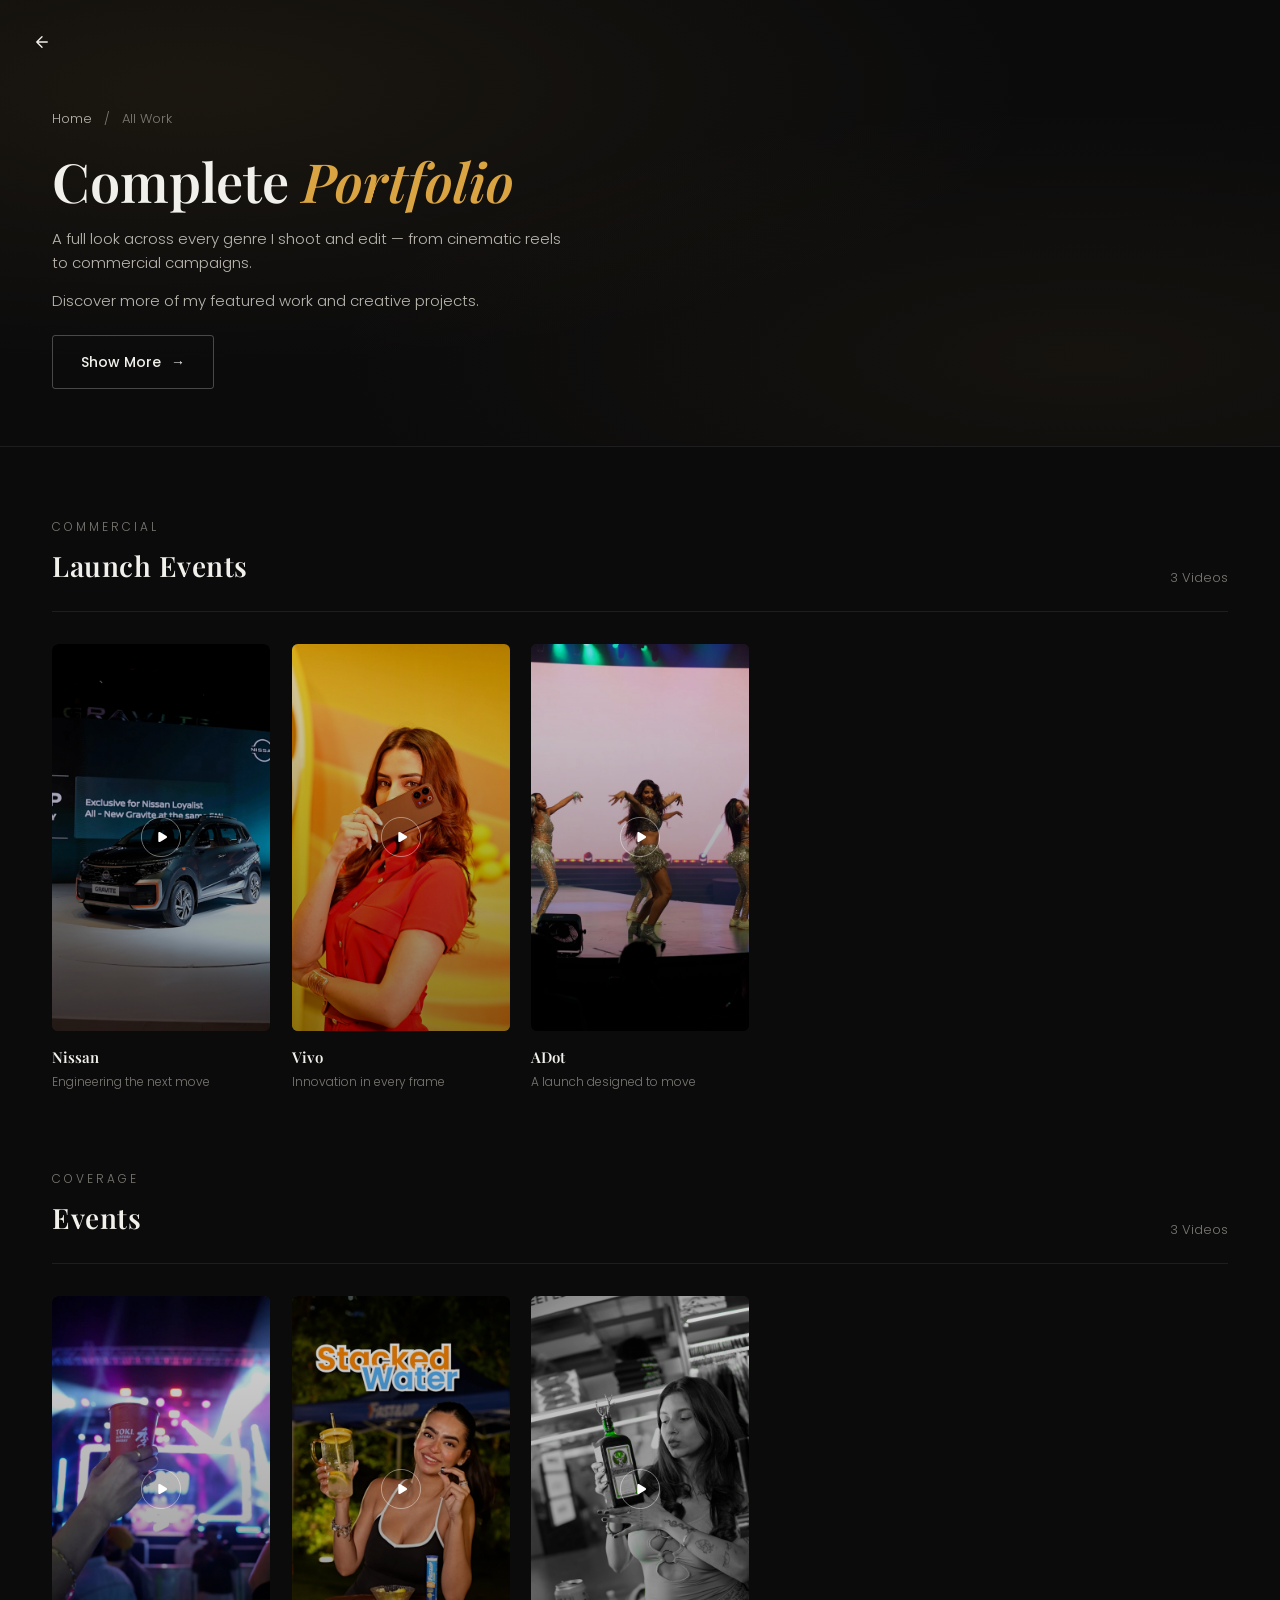
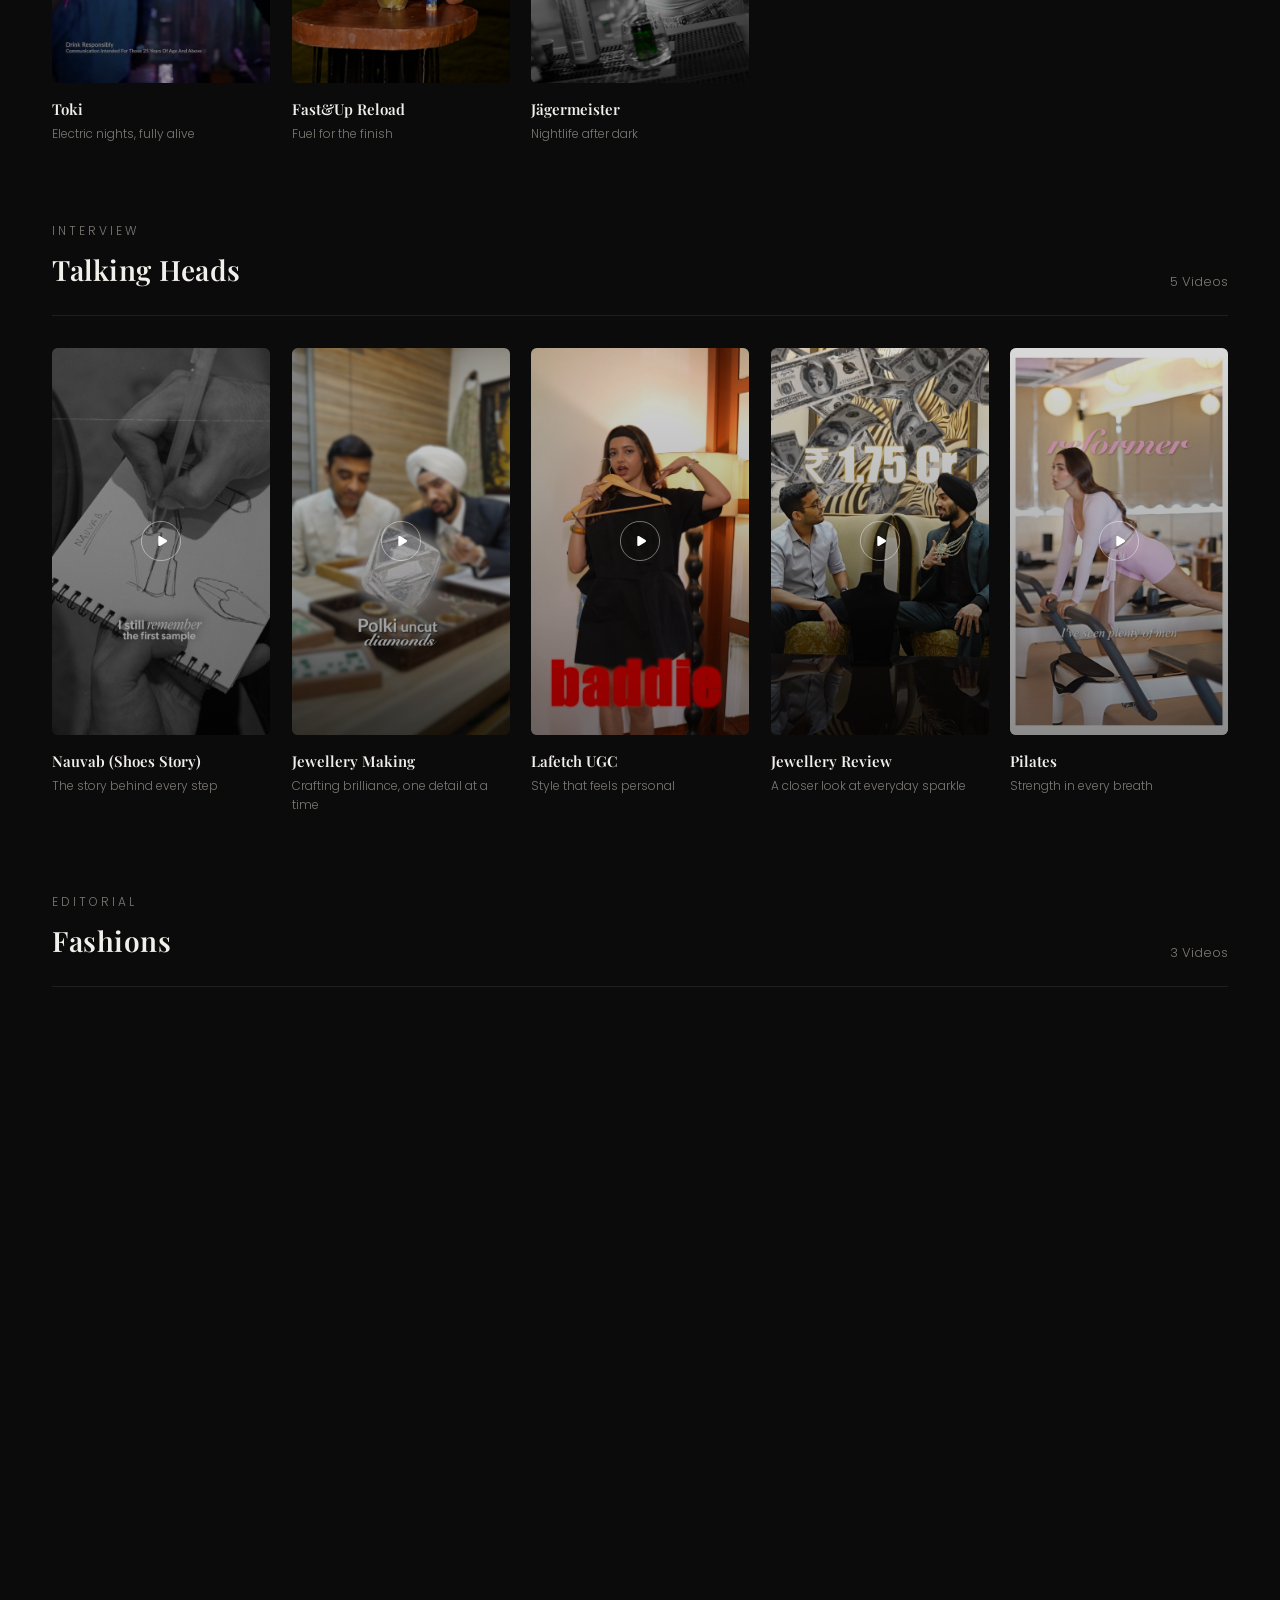
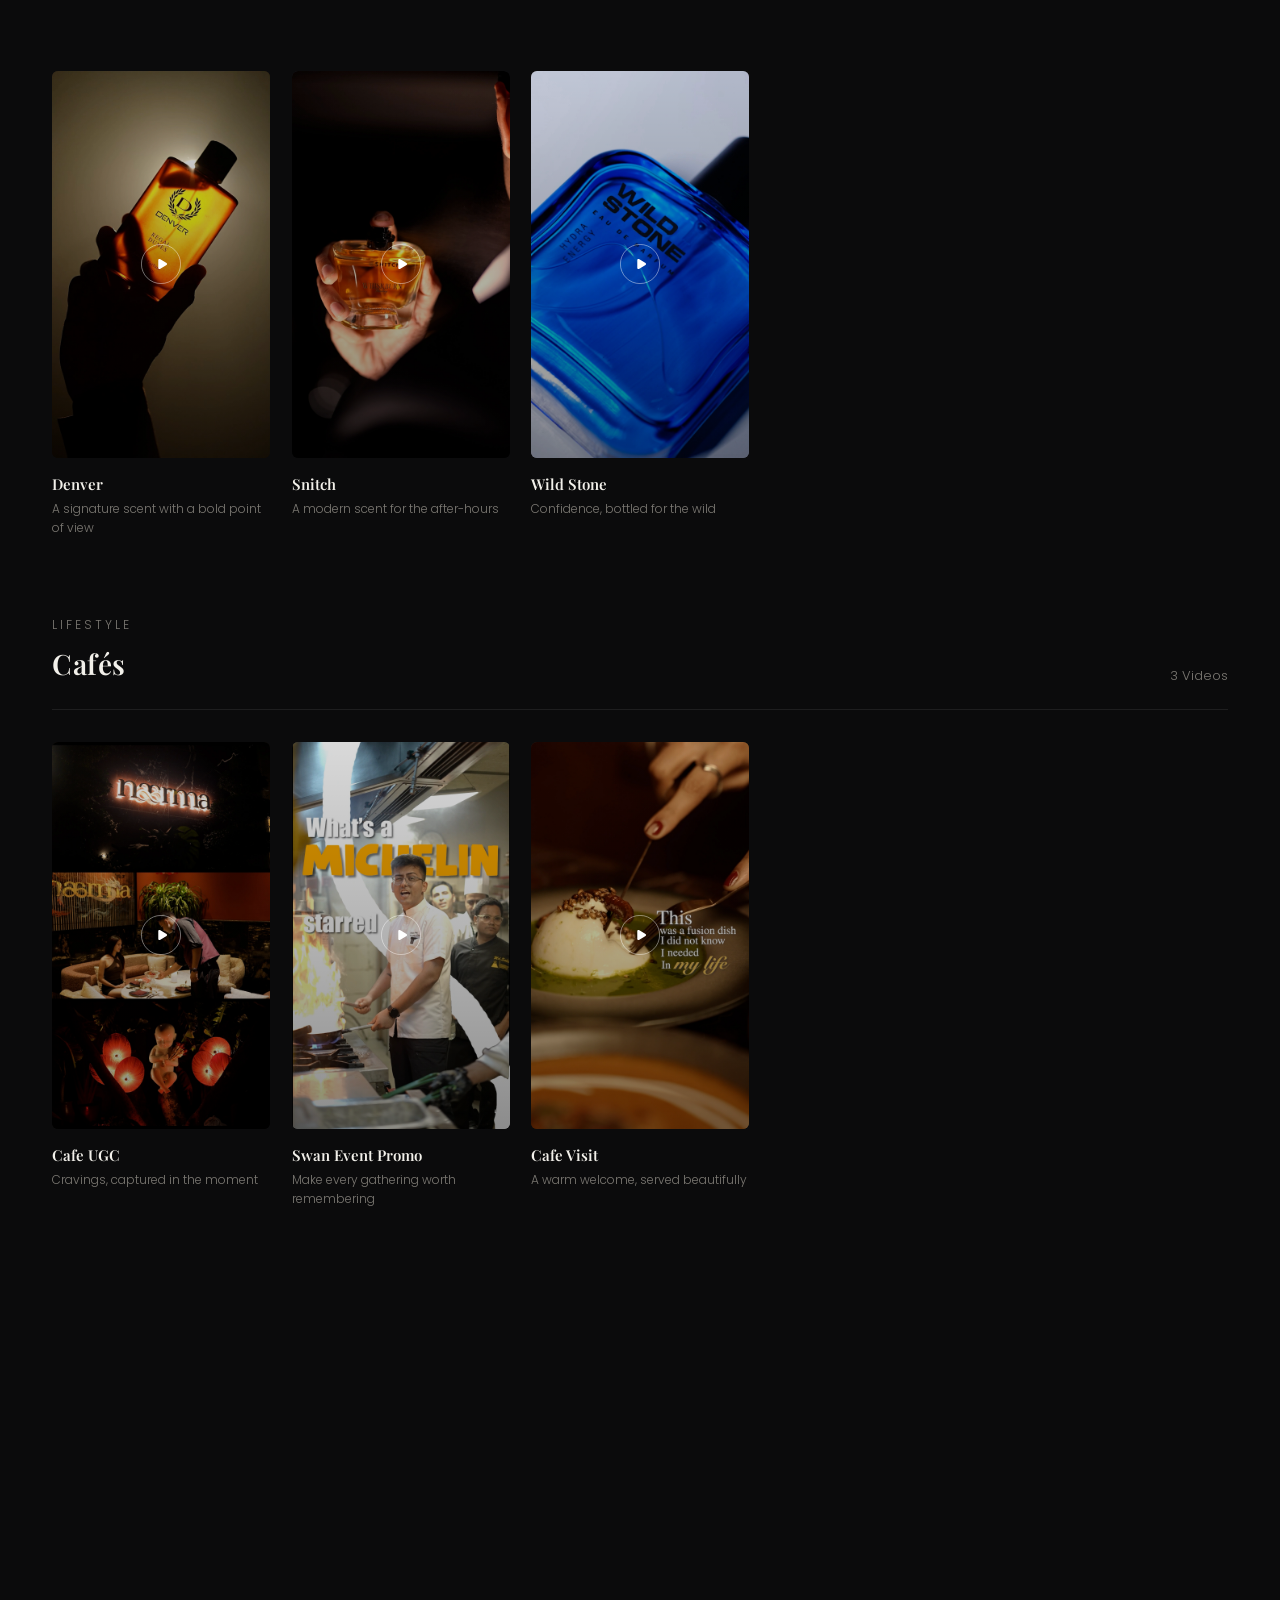
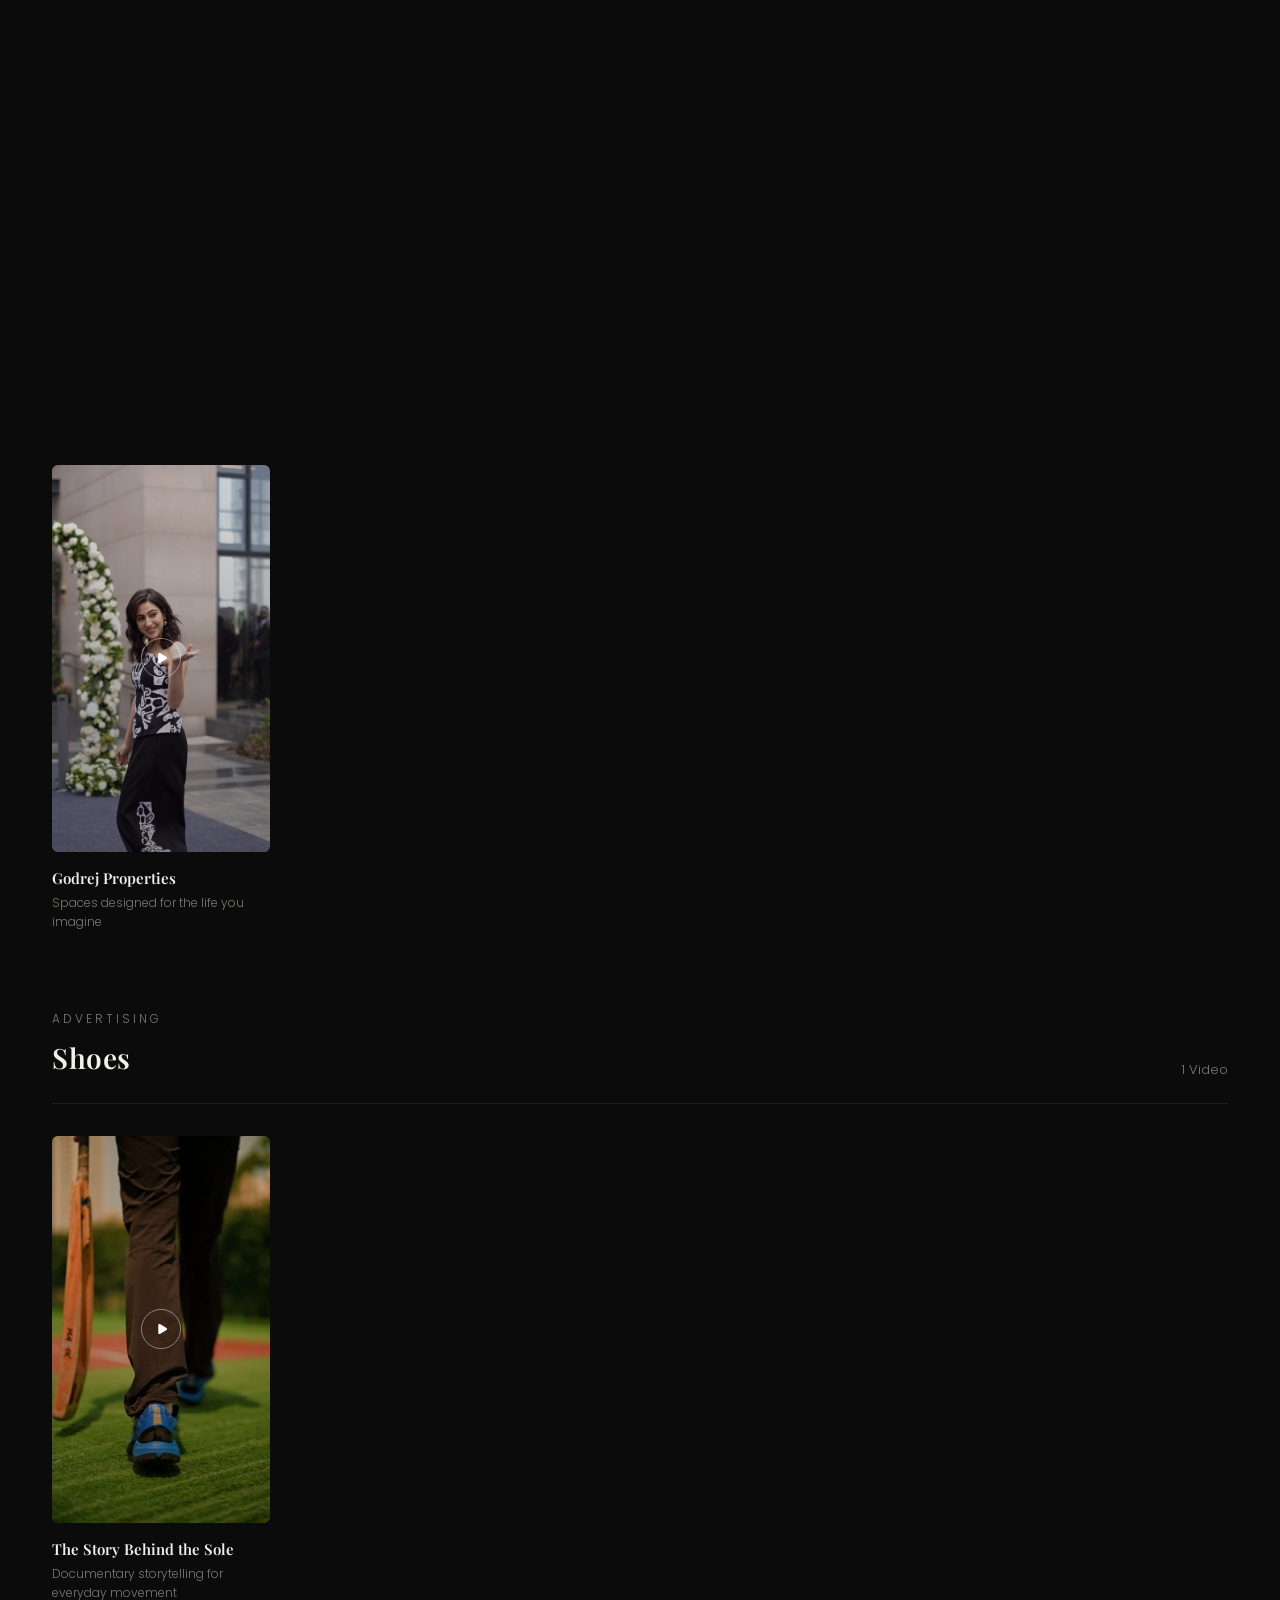
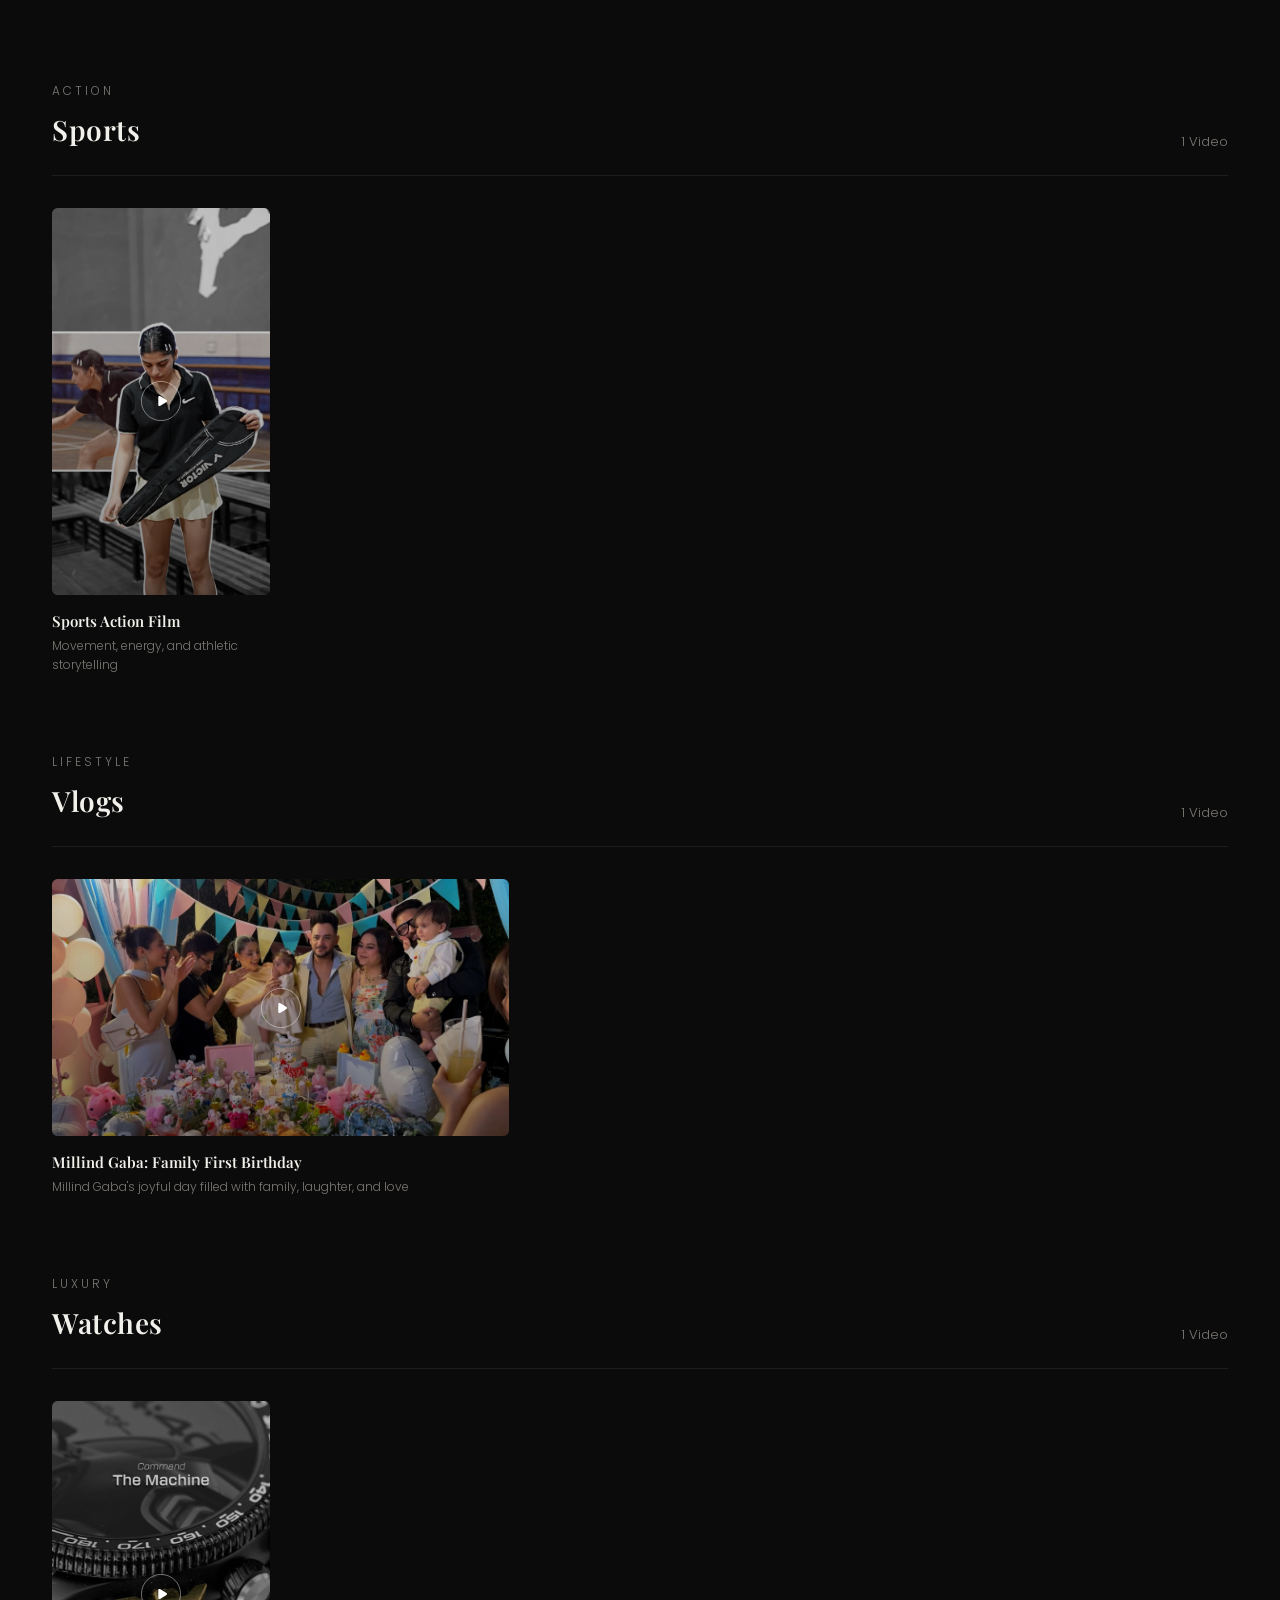
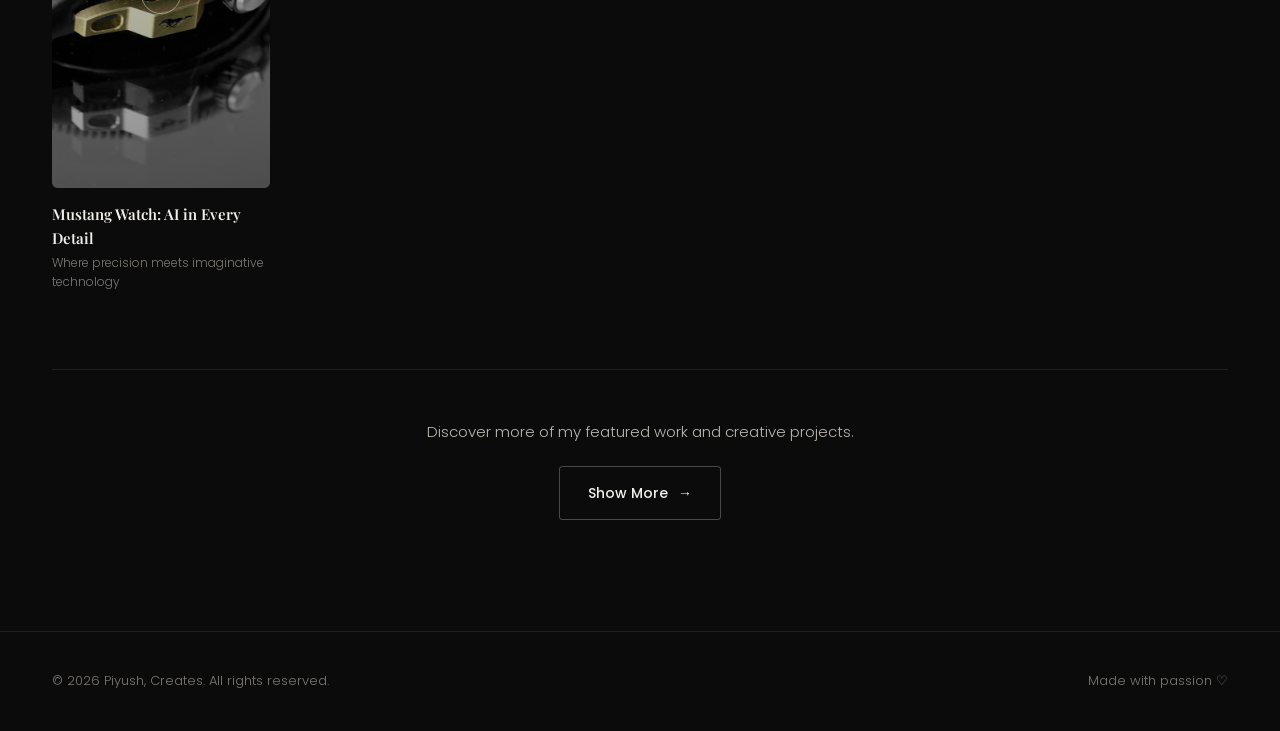
==== work.html @ 67d807a9 "Fixing the large file issue" ====
<!DOCTYPE html>
<html lang="en">
<head>
<meta charset="UTF-8">
<meta name="viewport" content="width=device-width, initial-scale=1.0">
<title>All Work — Piyush, Creates</title>
<link rel="preconnect" href="https://fonts.googleapis.com">
<link href="https://fonts.googleapis.com/css2?family=Playfair+Display:ital,wght@0,500;0,600;0,700;1,500;1,600&family=Poppins:wght@300;400;500;600;700&display=swap" rel="stylesheet">
<link rel="stylesheet" href="css/style.css">
</head>
<body>

<!-- ===== BACK BUTTON (replaces app bar on this screen) ===== -->
<a href="index.html#services" class="back-btn" id="back-btn" aria-label="Back to portfolio">
  <svg width="18" height="18" viewBox="0 0 24 24" fill="none" xmlns="http://www.w3.org/2000/svg" aria-hidden="true">
    <path d="M19 12H5M5 12L12 19M5 12L12 5" stroke="currentColor" stroke-width="1.8" stroke-linecap="round" stroke-linejoin="round"/>
  </svg>
</a>

<!-- ===== ALL WORK HERO ===== -->
<section class="allwork-hero">
  <div class="allwork-hero-bg"></div>
  <div class="container">
    <p class="allwork-crumb fade-up">
      <a href="index.html#top">Home</a>&nbsp;/&nbsp;<span>All Work</span>
    </p>
    <h1 class="fade-up">Complete <em>Portfolio</em></h1>
    <p class="allwork-hero-desc fade-up" style="transition-delay:.08s">
      A full look across every genre I shoot and edit — from cinematic reels to commercial campaigns.
    </p>
    <p class="allwork-more-line fade-up" style="transition-delay:.14s">
      Discover more of my featured work and creative projects.
    </p>
    <a
      href="https://www.instagram.com/impeccableproduction/"
      target="_blank"
      rel="noopener noreferrer"
      class="btn btn-secondary allwork-more-btn fade-up"
      style="transition-delay:.2s"
    >
      Show More <span class="arrow">&#8594;</span>
    </a>
  </div>

</section>

<!-- ===== ALL WORK BODY ===== -->
<section class="allwork-body">
  <div class="container">

    <!-- LAUNCH EVENTS -->
    <div class="category-section">
      <div class="category-head fade-up">
        <div>
          <p class="eyebrow">Commercial</p>
          <h2>Launch Events</h2>
        </div>
        <span class="category-count">3 Videos</span>
      </div>
      <div class="work-grid-5">
        <article class="work-card fade-up">
          <div class="work-thumb thumb-3" data-video-id="launch-1" tabindex="0" role="button" aria-label="Play Nissan">
            <img class="thumb-img" src="assets/thumbnails/launch-event1.webp" alt="Nissan thumbnail" loading="lazy">
            <video class="thumb-preview" muted loop playsinline preload="none" aria-hidden="true"></video>
            <div class="thumb-overlay"></div>
            <button class="work-play" aria-label="Play" tabindex="-1">
              <svg width="48" height="48" viewBox="0 0 48 48" fill="none" xmlns="http://www.w3.org/2000/svg" aria-hidden="true">
                <rect x="0.5" y="0.5" width="47" height="47" rx="23.5" stroke="currentColor" stroke-opacity="0.5"/>
                <path d="M30.6211 22.8821C31.0221 23.1555 31.2318 23.5292 31.25 24.0032C31.2318 24.4954 31.0221 24.86 30.6211 25.0969L22.7461 29.9094C22.3086 30.1829 21.8711 30.2011 21.4336 29.9641C20.9961 29.7089 20.7682 29.3261 20.75 28.8157V19.1907C20.7682 18.6803 20.9961 18.2975 21.4336 18.0422C21.8711 17.8053 22.3086 17.8144 22.7461 18.0696L30.6211 22.8821Z" fill="currentColor"/>
              </svg>
            </button>
          </div>
          <h3>Nissan</h3>
          <p>Engineering the next move</p>
        </article>
        <article class="work-card fade-up">
          <div class="work-thumb thumb-4" data-video-id="launch-2" tabindex="0" role="button" aria-label="Play vivo">
            <img class="thumb-img" src="assets/thumbnails/launch-event2.webp" alt="vivo thumbnail" loading="lazy">
            <video class="thumb-preview" muted loop playsinline preload="none" aria-hidden="true"></video>
            <div class="thumb-overlay"></div>
            <button class="work-play" aria-label="Play" tabindex="-1">
              <svg width="48" height="48" viewBox="0 0 48 48" fill="none" xmlns="http://www.w3.org/2000/svg" aria-hidden="true">
                <rect x="0.5" y="0.5" width="47" height="47" rx="23.5" stroke="currentColor" stroke-opacity="0.5"/>
                <path d="M30.6211 22.8821C31.0221 23.1555 31.2318 23.5292 31.25 24.0032C31.2318 24.4954 31.0221 24.86 30.6211 25.0969L22.7461 29.9094C22.3086 30.1829 21.8711 30.2011 21.4336 29.9641C20.9961 29.7089 20.7682 29.3261 20.75 28.8157V19.1907C20.7682 18.6803 20.9961 18.2975 21.4336 18.0422C21.8711 17.8053 22.3086 17.8144 22.7461 18.0696L30.6211 22.8821Z" fill="currentColor"/>
              </svg>
            </button>
          </div>
          <h3>Vivo</h3>
          <p>Innovation in every frame</p>
        </article>
        <article class="work-card fade-up">
          <div class="work-thumb thumb-1" data-video-id="launch-3" tabindex="0" role="button" aria-label="Play ADot">
            <img class="thumb-img" src="assets/thumbnails/launch-event3.webp" alt="ADot thumbnail" loading="lazy">
            <video class="thumb-preview" muted loop playsinline preload="none" aria-hidden="true"></video>
            <div class="thumb-overlay"></div>
            <button class="work-play" aria-label="Play" tabindex="-1">
              <svg width="48" height="48" viewBox="0 0 48 48" fill="none" xmlns="http://www.w3.org/2000/svg" aria-hidden="true">
                <rect x="0.5" y="0.5" width="47" height="47" rx="23.5" stroke="currentColor" stroke-opacity="0.5"/>
                <path d="M30.6211 22.8821C31.0221 23.1555 31.2318 23.5292 31.25 24.0032C31.2318 24.4954 31.0221 24.86 30.6211 25.0969L22.7461 29.9094C22.3086 30.1829 21.8711 30.2011 21.4336 29.9641C20.9961 29.7089 20.7682 29.3261 20.75 28.8157V19.1907C20.7682 18.6803 20.9961 18.2975 21.4336 18.0422C21.8711 17.8053 22.3086 17.8144 22.7461 18.0696L30.6211 22.8821Z" fill="currentColor"/>
              </svg>
            </button>
          </div>
          <h3>ADot</h3>
          <p>A launch designed to move</p>
        </article>
      </div>
    </div>

    <!-- EVENTS -->
    <div class="category-section">
      <div class="category-head fade-up">
        <div>
          <p class="eyebrow">Coverage</p>
          <h2>Events</h2>
        </div>
        <span class="category-count">3 Videos</span>
      </div>
      <div class="work-grid-5">
        <article class="work-card fade-up">
          <div class="work-thumb thumb-1" data-video-id="events-1" tabindex="0" role="button" aria-label="Play Toki">
            <img class="thumb-img" src="assets/thumbnails/event1.webp" alt="Toki thumbnail" loading="lazy">
            <video class="thumb-preview" muted loop playsinline preload="none" aria-hidden="true"></video>
            <div class="thumb-overlay"></div>
            <button class="work-play" aria-label="Play" tabindex="-1">
              <svg width="48" height="48" viewBox="0 0 48 48" fill="none" xmlns="http://www.w3.org/2000/svg" aria-hidden="true">
                <rect x="0.5" y="0.5" width="47" height="47" rx="23.5" stroke="currentColor" stroke-opacity="0.5"/>
                <path d="M30.6211 22.8821C31.0221 23.1555 31.2318 23.5292 31.25 24.0032C31.2318 24.4954 31.0221 24.86 30.6211 25.0969L22.7461 29.9094C22.3086 30.1829 21.8711 30.2011 21.4336 29.9641C20.9961 29.7089 20.7682 29.3261 20.75 28.8157V19.1907C20.7682 18.6803 20.9961 18.2975 21.4336 18.0422C21.8711 17.8053 22.3086 17.8144 22.7461 18.0696L30.6211 22.8821Z" fill="currentColor"/>
              </svg>
            </button>
          </div>
          <h3>Toki</h3>
          <p>Electric nights, fully alive</p>
        </article>
        <article class="work-card fade-up">
          <div class="work-thumb thumb-2" data-video-id="events-2" tabindex="0" role="button" aria-label="Play Fast&amp;Up Reload">
            <img class="thumb-img" src="assets/thumbnails/event2.webp" alt="Fast&amp;Up Reload thumbnail" loading="lazy">
            <video class="thumb-preview" muted loop playsinline preload="none" aria-hidden="true"></video>
            <div class="thumb-overlay"></div>
            <button class="work-play" aria-label="Play" tabindex="-1">
              <svg width="48" height="48" viewBox="0 0 48 48" fill="none" xmlns="http://www.w3.org/2000/svg" aria-hidden="true">
                <rect x="0.5" y="0.5" width="47" height="47" rx="23.5" stroke="currentColor" stroke-opacity="0.5"/>
                <path d="M30.6211 22.8821C31.0221 23.1555 31.2318 23.5292 31.25 24.0032C31.2318 24.4954 31.0221 24.86 30.6211 25.0969L22.7461 29.9094C22.3086 30.1829 21.8711 30.2011 21.4336 29.9641C20.9961 29.7089 20.7682 29.3261 20.75 28.8157V19.1907C20.7682 18.6803 20.9961 18.2975 21.4336 18.0422C21.8711 17.8053 22.3086 17.8144 22.7461 18.0696L30.6211 22.8821Z" fill="currentColor"/>
              </svg>
            </button>
          </div>
          <h3>Fast&amp;Up Reload</h3>
          <p>Fuel for the finish</p>
        </article>
        <article class="work-card fade-up">
          <div class="work-thumb thumb-3" data-video-id="events-3" tabindex="0" role="button" aria-label="Play Jägermeister">
            <img class="thumb-img" src="assets/thumbnails/event3.webp" alt="Jägermeister thumbnail" loading="lazy">
            <video class="thumb-preview" muted loop playsinline preload="none" aria-hidden="true"></video>
            <div class="thumb-overlay"></div>
            <button class="work-play" aria-label="Play" tabindex="-1">
              <svg width="48" height="48" viewBox="0 0 48 48" fill="none" xmlns="http://www.w3.org/2000/svg" aria-hidden="true">
                <rect x="0.5" y="0.5" width="47" height="47" rx="23.5" stroke="currentColor" stroke-opacity="0.5"/>
                <path d="M30.6211 22.8821C31.0221 23.1555 31.2318 23.5292 31.25 24.0032C31.2318 24.4954 31.0221 24.86 30.6211 25.0969L22.7461 29.9094C22.3086 30.1829 21.8711 30.2011 21.4336 29.9641C20.9961 29.7089 20.7682 29.3261 20.75 28.8157V19.1907C20.7682 18.6803 20.9961 18.2975 21.4336 18.0422C21.8711 17.8053 22.3086 17.8144 22.7461 18.0696L30.6211 22.8821Z" fill="currentColor"/>
              </svg>
            </button>
          </div>
          <h3>Jägermeister</h3>
          <p>Nightlife after dark</p>
        </article>
      </div>
    </div>

  <!-- TALKING HEAD -->
<div class="category-section">
  <div class="category-head fade-up">
    <div>
      <p class="eyebrow">Interview</p>
      <h2>Talking Heads</h2>
    </div>
    <span class="category-count">5 Videos</span>
  </div>
  <div class="work-grid-5">
    <article class="work-card fade-up">
      <div class="work-thumb thumb-1" data-video-id="talking-1" tabindex="0" role="button" aria-label="Play Nauvab">
        <img class="thumb-img" src="assets/thumbnails/talking-head1.webp" alt="Nauvab shoes story" loading="lazy">
        <video class="thumb-preview" muted loop playsinline preload="none" aria-hidden="true"></video>
        <div class="thumb-overlay"></div>
        <button class="work-play" aria-label="Play" tabindex="-1">
          <svg width="48" height="48" viewBox="0 0 48 48" fill="none" xmlns="http://www.w3.org/2000/svg" aria-hidden="true">
            <rect x="0.5" y="0.5" width="47" height="47" rx="23.5" stroke="currentColor" stroke-opacity="0.5"/>
            <path d="M30.6211 22.8821C31.0221 23.1555 31.2318 23.5292 31.25 24.0032C31.2318 24.4954 31.0221 24.86 30.6211 25.0969L22.7461 29.9094C22.3086 30.1829 21.8711 30.2011 21.4336 29.9641C20.9961 29.7089 20.7682 29.3261 20.75 28.8157V19.1907C20.7682 18.6803 20.9961 18.2975 21.4336 18.0422C21.8711 17.8053 22.3086 17.8144 22.7461 18.0696L30.6211 22.8821Z" fill="currentColor"/>
          </svg>
        </button>
      </div>
      <h3>Nauvab (Shoes Story)</h3>
      <p>The story behind every step</p>
    </article>
    <article class="work-card fade-up">
      <div class="work-thumb thumb-2" data-video-id="talking-2" tabindex="0" role="button" aria-label="Play Jewellery Making">
        <img class="thumb-img" src="assets/thumbnails/talking-head2.webp" alt="Jewellery Making" loading="lazy">
        <video class="thumb-preview" muted loop playsinline preload="none" aria-hidden="true"></video>
        <div class="thumb-overlay"></div>
        <button class="work-play" aria-label="Play" tabindex="-1">
          <svg width="48" height="48" viewBox="0 0 48 48" fill="none" xmlns="http://www.w3.org/2000/svg" aria-hidden="true">
            <rect x="0.5" y="0.5" width="47" height="47" rx="23.5" stroke="currentColor" stroke-opacity="0.5"/>
            <path d="M30.6211 22.8821C31.0221 23.1555 31.2318 23.5292 31.25 24.0032C31.2318 24.4954 31.0221 24.86 30.6211 25.0969L22.7461 29.9094C22.3086 30.1829 21.8711 30.2011 21.4336 29.9641C20.9961 29.7089 20.7682 29.3261 20.75 28.8157V19.1907C20.7682 18.6803 20.9961 18.2975 21.4336 18.0422C21.8711 17.8053 22.3086 17.8144 22.7461 18.0696L30.6211 22.8821Z" fill="currentColor"/>
          </svg>
        </button>
      </div>
      <h3>Jewellery Making</h3>
      <p>Crafting brilliance, one detail at a time</p>
    </article>
    <article class="work-card fade-up">
      <div class="work-thumb thumb-3" data-video-id="talking-3" tabindex="0" role="button" aria-label="Play Lafetch UGC">
        <img class="thumb-img" src="assets/thumbnails/talking-head3.webp" alt="Lafetch UGC" loading="lazy">
        <video class="thumb-preview" muted loop playsinline preload="none" aria-hidden="true"></video>
        <div class="thumb-overlay"></div>
        <button class="work-play" aria-label="Play" tabindex="-1">
          <svg width="48" height="48" viewBox="0 0 48 48" fill="none" xmlns="http://www.w3.org/2000/svg" aria-hidden="true">
            <rect x="0.5" y="0.5" width="47" height="47" rx="23.5" stroke="currentColor" stroke-opacity="0.5"/>
            <path d="M30.6211 22.8821C31.0221 23.1555 31.2318 23.5292 31.25 24.0032C31.2318 24.4954 31.0221 24.86 30.6211 25.0969L22.7461 29.9094C22.3086 30.1829 21.8711 30.2011 21.4336 29.9641C20.9961 29.7089 20.7682 29.3261 20.75 28.8157V19.1907C20.7682 18.6803 20.9961 18.2975 21.4336 18.0422C21.8711 17.8053 22.3086 17.8144 22.7461 18.0696L30.6211 22.8821Z" fill="currentColor"/>
          </svg>
        </button>
      </div>
      <h3>Lafetch UGC</h3>
      <p>Style that feels personal</p>
    </article>
    <article class="work-card fade-up">
      <div class="work-thumb thumb-4" data-video-id="talking-4" tabindex="0" role="button" aria-label="Play Jewellery Review">
        <img class="thumb-img" src="assets/thumbnails/talking-head4.webp" alt="Jewellery Review" loading="lazy">
        <video class="thumb-preview" muted loop playsinline preload="none" aria-hidden="true"></video>
        <div class="thumb-overlay"></div>
        <button class="work-play" aria-label="Play" tabindex="-1">
          <svg width="48" height="48" viewBox="0 0 48 48" fill="none" xmlns="http://www.w3.org/2000/svg" aria-hidden="true">
            <rect x="0.5" y="0.5" width="47" height="47" rx="23.5" stroke="currentColor" stroke-opacity="0.5"/>
            <path d="M30.6211 22.8821C31.0221 23.1555 31.2318 23.5292 31.25 24.0032C31.2318 24.4954 31.0221 24.86 30.6211 25.0969L22.7461 29.9094C22.3086 30.1829 21.8711 30.2011 21.4336 29.9641C20.9961 29.7089 20.7682 29.3261 20.75 28.8157V19.1907C20.7682 18.6803 20.9961 18.2975 21.4336 18.0422C21.8711 17.8053 22.3086 17.8144 22.7461 18.0696L30.6211 22.8821Z" fill="currentColor"/>
          </svg>
        </button>
      </div>
      <h3>Jewellery Review</h3>
      <p>A closer look at everyday sparkle</p>
    </article>
    <article class="work-card fade-up">
      <div class="work-thumb thumb-1" data-video-id="talking-5" tabindex="0" role="button" aria-label="Play Pilates">
        <img class="thumb-img" src="assets/thumbnails/talking-head5.webp" alt="Pilates" loading="lazy">
        <video class="thumb-preview" muted loop playsinline preload="none" aria-hidden="true"></video>
        <div class="thumb-overlay"></div>
        <button class="work-play" aria-label="Play" tabindex="-1">
          <svg width="48" height="48" viewBox="0 0 48 48" fill="none" xmlns="http://www.w3.org/2000/svg" aria-hidden="true">
            <rect x="0.5" y="0.5" width="47" height="47" rx="23.5" stroke="currentColor" stroke-opacity="0.5"/>
            <path d="M30.6211 22.8821C31.0221 23.1555 31.2318 23.5292 31.25 24.0032C31.2318 24.4954 31.0221 24.86 30.6211 25.0969L22.7461 29.9094C22.3086 30.1829 21.8711 30.2011 21.4336 29.9641C20.9961 29.7089 20.7682 29.3261 20.75 28.8157V19.1907C20.7682 18.6803 20.9961 18.2975 21.4336 18.0422C21.8711 17.8053 22.3086 17.8144 22.7461 18.0696L30.6211 22.8821Z" fill="currentColor"/>
          </svg>
        </button>
      </div>
      <h3>Pilates</h3>
      <p>Strength in every breath</p>
    </article>
  </div>
</div>

    <!-- FASHION -->
    <div class="category-section">
      <div class="category-head fade-up">
        <div>
          <p class="eyebrow">Editorial</p>
          <h2>Fashions</h2>
        </div>
        <span class="category-count">3 Videos</span>
      </div>
      <div class="work-grid-5">
        <article class="work-card fade-up">
          <div class="work-thumb thumb-4" data-video-id="fashion-1" tabindex="0" role="button" aria-label="Play Reebok">
            <img class="thumb-img" src="assets/thumbnails/fashion1.webp" alt="Reebok thumbnail" loading="lazy">
            <video class="thumb-preview" muted loop playsinline preload="none" aria-hidden="true"></video>
            <div class="thumb-overlay"></div>
            <button class="work-play" aria-label="Play" tabindex="-1">
              <svg width="48" height="48" viewBox="0 0 48 48" fill="none" xmlns="http://www.w3.org/2000/svg" aria-hidden="true">
                <rect x="0.5" y="0.5" width="47" height="47" rx="23.5" stroke="currentColor" stroke-opacity="0.5"/>
                <path d="M30.6211 22.8821C31.0221 23.1555 31.2318 23.5292 31.25 24.0032C31.2318 24.4954 31.0221 24.86 30.6211 25.0969L22.7461 29.9094C22.3086 30.1829 21.8711 30.2011 21.4336 29.9641C20.9961 29.7089 20.7682 29.3261 20.75 28.8157V19.1907C20.7682 18.6803 20.9961 18.2975 21.4336 18.0422C21.8711 17.8053 22.3086 17.8144 22.7461 18.0696L30.6211 22.8821Z" fill="currentColor"/>
              </svg>
            </button>
          </div>
          <h3>Reebok</h3>
          <p>Sporting style, made to move</p>
        </article>
        <article class="work-card fade-up">
          <div class="work-thumb thumb-1" data-video-id="fashion-2" tabindex="0" role="button" aria-label="Play Snitch">
            <img class="thumb-img" src="assets/thumbnails/fashion2.webp" alt="Snitch thumbnail" loading="lazy">
            <video class="thumb-preview" muted loop playsinline preload="none" aria-hidden="true"></video>
            <div class="thumb-overlay"></div>
            <button class="work-play" aria-label="Play" tabindex="-1">
              <svg width="48" height="48" viewBox="0 0 48 48" fill="none" xmlns="http://www.w3.org/2000/svg" aria-hidden="true">
                <rect x="0.5" y="0.5" width="47" height="47" rx="23.5" stroke="currentColor" stroke-opacity="0.5"/>
                <path d="M30.6211 22.8821C31.0221 23.1555 31.2318 23.5292 31.25 24.0032C31.2318 24.4954 31.0221 24.86 30.6211 25.0969L22.7461 29.9094C22.3086 30.1829 21.8711 30.2011 21.4336 29.9641C20.9961 29.7089 20.7682 29.3261 20.75 28.8157V19.1907C20.7682 18.6803 20.9961 18.2975 21.4336 18.0422C21.8711 17.8053 22.3086 17.8144 22.7461 18.0696L30.6211 22.8821Z" fill="currentColor"/>
              </svg>
            </button>
          </div>
          <h3>Snitch</h3>
          <p>Streetwear with a sharper edge</p>
        </article>
        <article class="work-card fade-up">
          <div class="work-thumb thumb-2" data-video-id="fashion-3" tabindex="0" role="button" aria-label="Play Jewellery">
            <img class="thumb-img" src="assets/thumbnails/fashion3.webp" alt="Jewellery thumbnail" loading="lazy">
            <video class="thumb-preview" muted loop playsinline preload="none" aria-hidden="true"></video>
            <div class="thumb-overlay"></div>
            <button class="work-play" aria-label="Play" tabindex="-1">
              <svg width="48" height="48" viewBox="0 0 48 48" fill="none" xmlns="http://www.w3.org/2000/svg" aria-hidden="true">
                <rect x="0.5" y="0.5" width="47" height="47" rx="23.5" stroke="currentColor" stroke-opacity="0.5"/>
                <path d="M30.6211 22.8821C31.0221 23.1555 31.2318 23.5292 31.25 24.0032C31.2318 24.4954 31.0221 24.86 30.6211 25.0969L22.7461 29.9094C22.3086 30.1829 21.8711 30.2011 21.4336 29.9641C20.9961 29.7089 20.7682 29.3261 20.75 28.8157V19.1907C20.7682 18.6803 20.9961 18.2975 21.4336 18.0422C21.8711 17.8053 22.3086 17.8144 22.7461 18.0696L30.6211 22.8821Z" fill="currentColor"/>
              </svg>
            </button>
          </div>
          <h3>Jewellery</h3>
          <p>Details that deserve the spotlight</p>
        </article>
      </div>
    </div>

    <!-- PERFUME -->
    <div class="category-section">
      <div class="category-head fade-up">
        <div>
          <p class="eyebrow">Advertising</p>
          <h2>Perfumes</h2>
        </div>
        <span class="category-count">3 Videos</span>
      </div>
      <div class="work-grid-5">
        <article class="work-card fade-up">
          <div class="work-thumb thumb-2" data-video-id="perfume-1" tabindex="0" role="button" aria-label="Play Denver">
            <img class="thumb-img" src="assets/thumbnails/perfume1.webp" alt="Denver thumbnail" loading="lazy">
            <video class="thumb-preview" muted loop playsinline preload="none" aria-hidden="true"></video>
            <div class="thumb-overlay"></div>
            <button class="work-play" aria-label="Play" tabindex="-1">
              <svg width="48" height="48" viewBox="0 0 48 48" fill="none" xmlns="http://www.w3.org/2000/svg" aria-hidden="true">
                <rect x="0.5" y="0.5" width="47" height="47" rx="23.5" stroke="currentColor" stroke-opacity="0.5"/>
                <path d="M30.6211 22.8821C31.0221 23.1555 31.2318 23.5292 31.25 24.0032C31.2318 24.4954 31.0221 24.86 30.6211 25.0969L22.7461 29.9094C22.3086 30.1829 21.8711 30.2011 21.4336 29.9641C20.9961 29.7089 20.7682 29.3261 20.75 28.8157V19.1907C20.7682 18.6803 20.9961 18.2975 21.4336 18.0422C21.8711 17.8053 22.3086 17.8144 22.7461 18.0696L30.6211 22.8821Z" fill="currentColor"/>
              </svg>
            </button>
          </div>
          <h3>Denver</h3>
          <p>A signature scent with a bold point of view</p>
        </article>
        <article class="work-card fade-up">
          <div class="work-thumb thumb-3" data-video-id="perfume-2" tabindex="0" role="button" aria-label="Play Snitch">
            <img class="thumb-img" src="assets/thumbnails/perfume2.webp" alt="Snitch fragrance thumbnail" loading="lazy">
            <video class="thumb-preview" muted loop playsinline preload="none" aria-hidden="true"></video>
            <div class="thumb-overlay"></div>
            <button class="work-play" aria-label="Play" tabindex="-1">
              <svg width="48" height="48" viewBox="0 0 48 48" fill="none" xmlns="http://www.w3.org/2000/svg" aria-hidden="true">
                <rect x="0.5" y="0.5" width="47" height="47" rx="23.5" stroke="currentColor" stroke-opacity="0.5"/>
                <path d="M30.6211 22.8821C31.0221 23.1555 31.2318 23.5292 31.25 24.0032C31.2318 24.4954 31.0221 24.86 30.6211 25.0969L22.7461 29.9094C22.3086 30.1829 21.8711 30.2011 21.4336 29.9641C20.9961 29.7089 20.7682 29.3261 20.75 28.8157V19.1907C20.7682 18.6803 20.9961 18.2975 21.4336 18.0422C21.8711 17.8053 22.3086 17.8144 22.7461 18.0696L30.6211 22.8821Z" fill="currentColor"/>
              </svg>
            </button>
          </div>
          <h3>Snitch</h3>
          <p>A modern scent for the after-hours</p>
        </article>
        <article class="work-card fade-up">
          <div class="work-thumb thumb-4" data-video-id="perfume-3" tabindex="0" role="button" aria-label="Play Wild Stone">
            <img class="thumb-img" src="assets/thumbnails/perfume3.webp" alt="Wild Stone thumbnail" loading="lazy">
            <video class="thumb-preview" muted loop playsinline preload="none" aria-hidden="true"></video>
            <div class="thumb-overlay"></div>
            <button class="work-play" aria-label="Play" tabindex="-1">
              <svg width="48" height="48" viewBox="0 0 48 48" fill="none" xmlns="http://www.w3.org/2000/svg" aria-hidden="true">
                <rect x="0.5" y="0.5" width="47" height="47" rx="23.5" stroke="currentColor" stroke-opacity="0.5"/>
                <path d="M30.6211 22.8821C31.0221 23.1555 31.2318 23.5292 31.25 24.0032C31.2318 24.4954 31.0221 24.86 30.6211 25.0969L22.7461 29.9094C22.3086 30.1829 21.8711 30.2011 21.4336 29.9641C20.9961 29.7089 20.7682 29.3261 20.75 28.8157V19.1907C20.7682 18.6803 20.9961 18.2975 21.4336 18.0422C21.8711 17.8053 22.3086 17.8144 22.7461 18.0696L30.6211 22.8821Z" fill="currentColor"/>
              </svg>
            </button>
          </div>
          <h3>Wild Stone</h3>
          <p>Confidence, bottled for the wild</p>
        </article>
      </div>
    </div>

    <!-- CAFE -->
    <div class="category-section">
      <div class="category-head fade-up">
        <div>
          <p class="eyebrow">Lifestyle</p>
          <h2>Cafés</h2>
        </div>
        <span class="category-count">3 Videos</span>
      </div>
      <div class="work-grid-5">
        <article class="work-card fade-up">
          <div class="work-thumb thumb-2" data-video-id="cafe-1" tabindex="0" role="button" aria-label="Play Cafe UGC">
            <img class="thumb-img" src="assets/thumbnails/cafe1.webp" alt="Cafe UGC thumbnail" loading="lazy">
            <video class="thumb-preview" muted loop playsinline preload="none" aria-hidden="true"></video>
            <div class="thumb-overlay"></div>
            <button class="work-play" aria-label="Play" tabindex="-1">
              <svg width="48" height="48" viewBox="0 0 48 48" fill="none" xmlns="http://www.w3.org/2000/svg" aria-hidden="true">
                <rect x="0.5" y="0.5" width="47" height="47" rx="23.5" stroke="currentColor" stroke-opacity="0.5"/>
                <path d="M30.6211 22.8821C31.0221 23.1555 31.2318 23.5292 31.25 24.0032C31.2318 24.4954 31.0221 24.86 30.6211 25.0969L22.7461 29.9094C22.3086 30.1829 21.8711 30.2011 21.4336 29.9641C20.9961 29.7089 20.7682 29.3261 20.75 28.8157V19.1907C20.7682 18.6803 20.9961 18.2975 21.4336 18.0422C21.8711 17.8053 22.3086 17.8144 22.7461 18.0696L30.6211 22.8821Z" fill="currentColor"/>
              </svg>
            </button>
          </div>
          <h3>Cafe UGC</h3>
          <p>Cravings, captured in the moment</p>
        </article>
        <article class="work-card fade-up">
          <div class="work-thumb thumb-3" data-video-id="cafe-2" tabindex="0" role="button" aria-label="Play Swan Event Promo">
            <img class="thumb-img" src="assets/thumbnails/cafe2.webp" alt="Swan event promo thumbnail" loading="lazy">
            <video class="thumb-preview" muted loop playsinline preload="none" aria-hidden="true"></video>
            <div class="thumb-overlay"></div>
            <button class="work-play" aria-label="Play" tabindex="-1">
              <svg width="48" height="48" viewBox="0 0 48 48" fill="none" xmlns="http://www.w3.org/2000/svg" aria-hidden="true">
                <rect x="0.5" y="0.5" width="47" height="47" rx="23.5" stroke="currentColor" stroke-opacity="0.5"/>
                <path d="M30.6211 22.8821C31.0221 23.1555 31.2318 23.5292 31.25 24.0032C31.2318 24.4954 31.0221 24.86 30.6211 25.0969L22.7461 29.9094C22.3086 30.1829 21.8711 30.2011 21.4336 29.9641C20.9961 29.7089 20.7682 29.3261 20.75 28.8157V19.1907C20.7682 18.6803 20.9961 18.2975 21.4336 18.0422C21.8711 17.8053 22.3086 17.8144 22.7461 18.0696L30.6211 22.8821Z" fill="currentColor"/>
              </svg>
            </button>
          </div>
          <h3>Swan Event Promo</h3>
          <p>Make every gathering worth remembering</p>
        </article>
        <article class="work-card fade-up">
          <div class="work-thumb thumb-4" data-video-id="cafe-3" tabindex="0" role="button" aria-label="Play Cafe Visit">
            <img class="thumb-img" src="assets/thumbnails/cafe3.webp" alt="Cafe visit thumbnail" loading="lazy">
            <video class="thumb-preview" muted loop playsinline preload="none" aria-hidden="true"></video>
            <div class="thumb-overlay"></div>
            <button class="work-play" aria-label="Play" tabindex="-1">
              <svg width="48" height="48" viewBox="0 0 48 48" fill="none" xmlns="http://www.w3.org/2000/svg" aria-hidden="true">
                <rect x="0.5" y="0.5" width="47" height="47" rx="23.5" stroke="currentColor" stroke-opacity="0.5"/>
                <path d="M30.6211 22.8821C31.0221 23.1555 31.2318 23.5292 31.25 24.0032C31.2318 24.4954 31.0221 24.86 30.6211 25.0969L22.7461 29.9094C22.3086 30.1829 21.8711 30.2011 21.4336 29.9641C20.9961 29.7089 20.7682 29.3261 20.75 28.8157V19.1907C20.7682 18.6803 20.9961 18.2975 21.4336 18.0422C21.8711 17.8053 22.3086 17.8144 22.7461 18.0696L30.6211 22.8821Z" fill="currentColor"/>
              </svg>
            </button>
          </div>
          <h3>Cafe Visit</h3>
          <p>A warm welcome, served beautifully</p>
        </article>
      </div>
    </div>

    <!-- BIKES -->
    <div class="category-section">
      <div class="category-head fade-up">
        <div>
          <p class="eyebrow">Automotive</p>
          <h2>Bikes</h2>
        </div>
        <span class="category-count">1 Video</span>
      </div>
      <div class="work-grid-5">
        <article class="work-card fade-up">
          <div class="work-thumb thumb-1" data-video-id="bikes-1" tabindex="0" role="button" aria-label="Play TVS">
            <img class="thumb-img" src="assets/thumbnails/bike.webp" alt="TVS thumbnail" loading="lazy">
            <video class="thumb-preview" muted loop playsinline preload="none" aria-hidden="true"></video>
            <div class="thumb-overlay"></div>
            <button class="work-play" aria-label="Play" tabindex="-1">
              <svg width="48" height="48" viewBox="0 0 48 48" fill="none" xmlns="http://www.w3.org/2000/svg" aria-hidden="true">
                <rect x="0.5" y="0.5" width="47" height="47" rx="23.5" stroke="currentColor" stroke-opacity="0.5"/>
                <path d="M30.6211 22.8821C31.0221 23.1555 31.2318 23.5292 31.25 24.0032C31.2318 24.4954 31.0221 24.86 30.6211 25.0969L22.7461 29.9094C22.3086 30.1829 21.8711 30.2011 21.4336 29.9641C20.9961 29.7089 20.7682 29.3261 20.75 28.8157V19.1907C20.7682 18.6803 20.9961 18.2975 21.4336 18.0422C21.8711 17.8053 22.3086 17.8144 22.7461 18.0696L30.6211 22.8821Z" fill="currentColor"/>
              </svg>
            </button>
          </div>
          <h3>TVS</h3>
          <p>Built for the road ahead</p>
        </article>
      </div>
    </div>

    <!-- PROPERTIES -->
    <div class="category-section">
      <div class="category-head fade-up">
        <div>
          <p class="eyebrow">Real Estate</p>
          <h2>Properties</h2>
        </div>
        <span class="category-count">1 Video</span>
      </div>
      <div class="work-grid-5">
        <article class="work-card fade-up">
          <div class="work-thumb thumb-1" data-video-id="properties-1" tabindex="0" role="button" aria-label="Play Godrej Properties">
            <img class="thumb-img" src="assets/thumbnails/property.webp" alt="Godrej Properties thumbnail" loading="lazy">
            <video class="thumb-preview" muted loop playsinline preload="none" aria-hidden="true"></video>
            <div class="thumb-overlay"></div>
            <button class="work-play" aria-label="Play" tabindex="-1">
              <svg width="48" height="48" viewBox="0 0 48 48" fill="none" xmlns="http://www.w3.org/2000/svg" aria-hidden="true">
                <rect x="0.5" y="0.5" width="47" height="47" rx="23.5" stroke="currentColor" stroke-opacity="0.5"/>
                <path d="M30.6211 22.8821C31.0221 23.1555 31.2318 23.5292 31.25 24.0032C31.2318 24.4954 31.0221 24.86 30.6211 25.0969L22.7461 29.9094C22.3086 30.1829 21.8711 30.2011 21.4336 29.9641C20.9961 29.7089 20.7682 29.3261 20.75 28.8157V19.1907C20.7682 18.6803 20.9961 18.2975 21.4336 18.0422C21.8711 17.8053 22.3086 17.8144 22.7461 18.0696L30.6211 22.8821Z" fill="currentColor"/>
              </svg>
            </button>
          </div>
          <h3>Godrej Properties</h3>
          <p>Spaces designed for the life you imagine</p>
        </article>
      </div>
    </div>

    <!-- SHOES -->
    <div class="category-section">
      <div class="category-head fade-up">
        <div>
          <p class="eyebrow">Advertising</p>
          <h2>Shoes</h2>
        </div>
        <span class="category-count">1 Video</span>
      </div>
      <div class="work-grid-5">
        <article class="work-card fade-up">
          <div class="work-thumb thumb-2" data-video-id="shoes-1" tabindex="0" role="button" aria-label="Play The Story Behind the Sole">
            <img class="thumb-img" src="assets/thumbnails/shoes.webp" alt="The Story Behind the Sole thumbnail" loading="lazy">
            <video class="thumb-preview" muted loop playsinline preload="none" aria-hidden="true"></video>
            <div class="thumb-overlay"></div>
            <button class="work-play" aria-label="Play" tabindex="-1">
              <svg width="48" height="48" viewBox="0 0 48 48" fill="none" xmlns="http://www.w3.org/2000/svg" aria-hidden="true">
                <rect x="0.5" y="0.5" width="47" height="47" rx="23.5" stroke="currentColor" stroke-opacity="0.5"/>
                <path d="M30.6211 22.8821C31.0221 23.1555 31.2318 23.5292 31.25 24.0032C31.2318 24.4954 31.0221 24.86 30.6211 25.0969L22.7461 29.9094C22.3086 30.1829 21.8711 30.2011 21.4336 29.9641C20.9961 29.7089 20.7682 29.3261 20.75 28.8157V19.1907C20.7682 18.6803 20.9961 18.2975 21.4336 18.0422C21.8711 17.8053 22.3086 17.8144 22.7461 18.0696L30.6211 22.8821Z" fill="currentColor"/>
              </svg>
            </button>
          </div>
          <h3>The Story Behind the Sole</h3>
          <p>Documentary storytelling for everyday movement</p>
        </article>
      </div>
    </div>

    <!-- SPORTS -->
    <div class="category-section">
      <div class="category-head fade-up">
        <div>
          <p class="eyebrow">Action</p>
          <h2>Sports</h2>
        </div>
        <span class="category-count">1 Video</span>
      </div>
      <div class="work-grid-5">
        <article class="work-card fade-up">
          <div class="work-thumb thumb-3" data-video-id="sports-1" tabindex="0" role="button" aria-label="Play Sports Action Film">
            <img class="thumb-img" src="assets/thumbnails/sports.webp" alt="Sports Action Film thumbnail" loading="lazy">
            <video class="thumb-preview" muted loop playsinline preload="none" aria-hidden="true"></video>
            <div class="thumb-overlay"></div>
            <button class="work-play" aria-label="Play" tabindex="-1">
              <svg width="48" height="48" viewBox="0 0 48 48" fill="none" xmlns="http://www.w3.org/2000/svg" aria-hidden="true">
                <rect x="0.5" y="0.5" width="47" height="47" rx="23.5" stroke="currentColor" stroke-opacity="0.5"/>
                <path d="M30.6211 22.8821C31.0221 23.1555 31.2318 23.5292 31.25 24.0032C31.2318 24.4954 31.0221 24.86 30.6211 25.0969L22.7461 29.9094C22.3086 30.1829 21.8711 30.2011 21.4336 29.9641C20.9961 29.7089 20.7682 29.3261 20.75 28.8157V19.1907C20.7682 18.6803 20.9961 18.2975 21.4336 18.0422C21.8711 17.8053 22.3086 17.8144 22.7461 18.0696L30.6211 22.8821Z" fill="currentColor"/>
              </svg>
            </button>
          </div>
          <h3>Sports Action Film</h3>
          <p>Movement, energy, and athletic storytelling</p>
        </article>
      </div>
    </div>

    <!-- VLOGS -->
    <div class="category-section">
      <div class="category-head fade-up">
        <div>
          <p class="eyebrow">Lifestyle</p>
          <h2>Vlogs</h2>
        </div>
        <span class="category-count">1 Video</span>
      </div>
      <div class="work-grid-5">
        <article class="work-card vlog-card fade-up">
          <div class="work-thumb thumb-4" data-video-id="vlogs-1" tabindex="0" role="button" aria-label="Play Millind Gaba First Birthday">
            <img class="thumb-img" src="assets/thumbnails/vlogs.webp" alt="Millind Gaba first birthday vlog thumbnail" loading="lazy">
            <video class="thumb-preview" muted loop playsinline preload="none" aria-hidden="true"></video>
            <div class="thumb-overlay"></div>
            <button class="work-play" aria-label="Play" tabindex="-1">
              <svg width="48" height="48" viewBox="0 0 48 48" fill="none" xmlns="http://www.w3.org/2000/svg" aria-hidden="true">
                <rect x="0.5" y="0.5" width="47" height="47" rx="23.5" stroke="currentColor" stroke-opacity="0.5"/>
                <path d="M30.6211 22.8821C31.0221 23.1555 31.2318 23.5292 31.25 24.0032C31.2318 24.4954 31.0221 24.86 30.6211 25.0969L22.7461 29.9094C22.3086 30.1829 21.8711 30.2011 21.4336 29.9641C20.9961 29.7089 20.7682 29.3261 20.75 28.8157V19.1907C20.7682 18.6803 20.9961 18.2975 21.4336 18.0422C21.8711 17.8053 22.3086 17.8144 22.7461 18.0696L30.6211 22.8821Z" fill="currentColor"/>
              </svg>
            </button>
          </div>
          <h3>Millind Gaba: Family First Birthday</h3>
          <p>Millind Gaba's joyful day filled with family, laughter, and love</p>
        </article>
      </div>
    </div>

    <!-- WATCHES -->
    <div class="category-section">
      <div class="category-head fade-up">
        <div>
          <p class="eyebrow">Luxury</p>
          <h2>Watches</h2>
        </div>
        <span class="category-count">1 Video</span>
      </div>
      <div class="work-grid-5">
        <article class="work-card fade-up">
          <div class="work-thumb thumb-1" data-video-id="watches-1" tabindex="0" role="button" aria-label="Play Mustard Watch AI Work">
            <img class="thumb-img" src="assets/thumbnails/watch.webp" alt="Mustard Watch AI work thumbnail" loading="lazy">
            <video class="thumb-preview" muted loop playsinline preload="none" aria-hidden="true"></video>
            <div class="thumb-overlay"></div>
            <button class="work-play" aria-label="Play" tabindex="-1">
              <svg width="48" height="48" viewBox="0 0 48 48" fill="none" xmlns="http://www.w3.org/2000/svg" aria-hidden="true">
                <rect x="0.5" y="0.5" width="47" height="47" rx="23.5" stroke="currentColor" stroke-opacity="0.5"/>
                <path d="M30.6211 22.8821C31.0221 23.1555 31.2318 23.5292 31.25 24.0032C31.2318 24.4954 31.0221 24.86 30.6211 25.0969L22.7461 29.9094C22.3086 30.1829 21.8711 30.2011 21.4336 29.9641C20.9961 29.7089 20.7682 29.3261 20.75 28.8157V19.1907C20.7682 18.6803 20.9961 18.2975 21.4336 18.0422C21.8711 17.8053 22.3086 17.8144 22.7461 18.0696L30.6211 22.8821Z" fill="currentColor"/>
              </svg>
            </button>
          </div>
          <h3>Mustang Watch: AI in Every Detail</h3>
          <p>Where precision meets imaginative technology</p>
        </article>
      </div>
    </div>

    <!-- MORE ON INSTAGRAM -->
    <div class="more-work-cta fade-up">
      <p class="more-work-text">Discover more of my featured work and creative projects.</p>
      <a href="https://www.instagram.com/impeccableproduction/" target="_blank" rel="noopener noreferrer" class="btn btn-secondary">
        Show More <span class="arrow">&#8594;</span>
      </a>
    </div>

  </div>
</section>

<!-- ===== FOOTER ===== -->
<footer class="site-footer">
  <div class="container footer-inner">
    <p>&copy; <span id="footer-year"></span> Piyush, Creates. All rights reserved.</p>
    <p class="footer-links">
      <!-- <a href="#">Privacy Policy</a> &bull; <a href="#">Terms of Service</a> &bull; <a href="#">Site Map</a> -->
    </p>
    <p class="footer-love">Made with passion &#9825;</p>
  </div>
</footer>

<!-- ===== VIDEO MODAL (shared by all category cards) ===== -->
<div class="video-modal-overlay" id="video-modal-overlay" aria-hidden="true">
  <div class="video-modal" role="dialog" aria-modal="true" aria-label="Video player">
    <button class="video-modal-close" id="video-modal-close" aria-label="Close video">&times;</button>
    <div class="video-modal-body" id="video-modal-body"></div>
  </div>
</div>

<script>
  // Prefer real browser back-navigation (keeps scroll position on the
  // previous page); fall back to the href above if there's no history
  // (e.g. someone opened this page directly / in a new tab).
  document.getElementById('back-btn').addEventListener('click', function (e) {
    if (window.history.length > 1) {
      e.preventDefault();
      window.history.back();
    }
  });
</script>
<script src="js/work.js"></script>
</body>
</html>
---- css/style.css ----
:root{
  /* Color tokens */
  --bg: #0b0b0c;
  --bg-alt: #111113;
  --bg-panel: #17171a;
  --border: rgba(255,255,255,0.08);
  --text: #f2f0ea;
  --text-dim: #b9b6ae;
  --text-mute: #7d7a74;
  --gold: #d9a441;
  --gold-soft: #e6c98a;

  /* Header / floating-panel surfaces (used by header, mobile nav, back button) */
  --surface: #0a0a0b;
  --surface-translucent: rgba(11,11,12,0.92);
  --surface-translucent-strong: rgba(11,11,12,0.95);

  /* Type */
  --font-display: 'Playfair Display', serif;
  --font-body: 'Poppins', sans-serif;

  /* Layout */
  --container-w: 1240px;
  --radius: 6px;
  --header-h: 64px;
}

*,*::before,*::after{ box-sizing: border-box; }
html{ scroll-behavior: smooth; }
body{
  margin:0;
  background: var(--bg);
  color: var(--text);
  font-family: var(--font-body);
  font-weight: 300;
  line-height: 1.6;
  -webkit-font-smoothing: antialiased;
}
img{ max-width:100%; display:block; }
a{ color:inherit; text-decoration:none; }
ul{ list-style:none; margin:0; padding:0; }
button{ font-family:inherit; cursor:pointer; }
h1,h2,h3{ font-family: var(--font-display); font-weight:600; margin:0; }
em{ color: var(--gold); font-style: italic; }
:focus-visible{ outline: 2px solid var(--gold); outline-offset: 3px; }

.container{
  max-width: var(--container-w);
  margin: 0 auto;
  padding: 0 32px;
}

.eyebrow{
  font-size: 12px;
  letter-spacing: 3px;
  text-transform: uppercase;
  color: var(--text-mute);
  margin: 0 0 14px;
}
.eyebrow-light{ color: var(--gold-soft); }

/* Hero role tags — smaller, higher, more gap before the title */
.hero .eyebrow{
  font-size: 10px;
  letter-spacing: 2.5px;
  margin: 0 0 36px;
  color: var(--text-mute);
}

/* Buttons */
.btn{
  display:inline-flex;
  align-items:center;
  gap:10px;
  padding: 15px 28px;
  border-radius: 3px;
  font-size: 14px;
  font-weight: 500;
  border: 1px solid transparent;
  transition: all .25s ease;
  white-space: nowrap;
}
.btn-primary{
  background: var(--gold);
  color: #171310;
}
.btn-primary:hover{ background: var(--gold-soft); transform: translateY(-2px); }
.btn-secondary{
  border: 1px solid rgba(255,255,255,0.25);
  color: var(--text);
}
.btn-secondary:hover{ border-color: var(--gold); color: var(--gold-soft); }
.btn-block{ width:100%; justify-content:center; }
.arrow{ transition: transform .2s ease; }
.btn:hover .arrow{ transform: translateX(4px); }
.play-icon{ font-size: 11px; }

/* =========================================================
   HEADER — persistent bar with clear bottom edge
   ========================================================= */
.site-header{
  position: fixed; top:0; left:0; right:0;
  z-index: 100;
  background: var(--surface-translucent);
  backdrop-filter: blur(12px);
  -webkit-backdrop-filter: blur(12px);
  border-bottom: none;
  padding: 10px 0;
}
.header-inner{
  display:flex;
  align-items:center;
  justify-content:space-between;
  gap: 24px;
}
.logo{
  font-family: var(--font-display);
  font-size: 18px;
  font-weight: 600;
  line-height: 1.1;
  white-space: nowrap;
}
.logo span{ display:block; color: var(--gold); font-style: italic; font-size: 16px; }

.main-nav{
  display:flex;
  gap: 34px;
  font-size: 14px;
  letter-spacing: 0.5px;
}
.main-nav a{
  position:relative;
  padding-bottom: 6px;
  color: var(--text-dim);
  text-transform: uppercase;
  font-size: 13px;
  transition: color .2s ease;
}
.main-nav a:hover, .main-nav a.active{ color: var(--text); }
.main-nav a.active::after{ display: none; }

.header-socials{ display:flex; gap:14px; }
.icon-btn{
  width: 32px; height: 32px;
  display:flex; align-items:center; justify-content:center;
  border: 1px solid var(--border);
  border-radius: 50%;
  color: var(--text);
  background: none;
  padding: 0;
  transition: border-color .2s ease, color .2s ease, transform .2s ease;
}
.icon-btn svg{ width: 17px; height: 17px; }
.icon-btn:hover{ border-color: var(--gold); color: var(--gold-soft); transform: translateY(-2px); }

.nav-toggle{
  display:none;
  flex-direction:column;
  gap:5px;
  background:none; border:none; padding:6px;
}
.nav-toggle span{
  display: block;
  width: 24px;
  height: 2px;
  background: var(--text);
  transition: all .25s ease;
}

/* =========================================================
   HERO — real cinema-camera photo, left-aligned copy
   ========================================================= */
.hero{
  --hero-photo: url('../assets/images/background/background.webp');
  position: relative;
  min-height: 100vh;
  display: flex;
  align-items: center;
  justify-content: flex-start;
  overflow: hidden;
  padding-top: var(--header-h);
  text-align: left;
}

.hero-bg{
  position:absolute; inset:0;
  background-image: var(--hero-photo);
  background-size: cover;
  background-position: 78% 45%;
  background-repeat: no-repeat;
  z-index:0;
}

.hero-overlay{
  position:absolute; inset:0;
  z-index: 0;
  background:
    linear-gradient(90deg,
      rgba(6,7,8,0.98) 0%,
      rgba(7,8,9,0.94) 22%,
      rgba(8,10,11,0.72) 42%,
      rgba(9,11,12,0.38) 60%,
      rgba(10,12,13,0.12) 78%,
      rgba(10,12,13,0.05) 100%),
    linear-gradient(0deg, rgba(3,4,5,0.55) 0%, rgba(3,4,5,0) 22%, rgba(3,4,5,0) 78%, rgba(3,4,5,0.5) 100%),
    radial-gradient(ellipse at 20% 30%, rgba(70,90,110,0.12), transparent 55%);
}

.hero-inner{
  position: relative;
  z-index: 1;
  width: 100%;
  display: flex;
  justify-content: flex-start;
  align-items: center;
}

.hero-content{
  max-width: 620px;
  text-align: left;
  margin-top: -28px;
}

.hero-title{
  font-size: clamp(48px, 7vw, 84px);
  line-height: 1;
  margin-bottom: 22px;
  text-align: left;
}
.hero-title em{ display:block; }
.hero-sub{
  font-family: var(--font-display);
  font-size: clamp(22px, 3vw, 32px);
  font-weight: 500;
  color: var(--text);
  margin: 0 0 22px;
  line-height: 1.3;
  text-align: left;
}
.hero-desc{
  color: var(--text-dim);
  font-size: 16px;
  max-width: 460px;
  margin: 0 0 38px;
  text-align: left;
}
.hero-cta{
  display:flex;
  gap: 18px;
  flex-wrap:wrap;
  justify-content: flex-start;
}

.scroll-indicator{
  position:absolute;
  right: 28px; bottom: 40px;
  z-index: 1;
  display:flex;
  flex-direction: column;
  align-items:center;
  gap:14px;
}
.scroll-text{
  writing-mode: vertical-rl;
  font-size: 11px;
  letter-spacing: 3px;
  color: var(--text-mute);
}
.scroll-arrow{
  color: var(--text-mute);
  animation: scroll-bounce 2s ease-in-out infinite;
}
@keyframes scroll-bounce{
  0%, 100% { transform: translateY(0); opacity: .6; }
  50% { transform: translateY(6px); opacity: 1; }
}
@media (prefers-reduced-motion: reduce){
  .scroll-arrow{ animation: none; }
}

/* =========================================================
   PORTFOLIO VIDEO
   ========================================================= */
.portfolio-video{ padding: 60px 0 90px; }
.video-frame{
  position: relative;
  border-radius: var(--radius);
  overflow:hidden;
  aspect-ratio: 16/9;
  background: #000;
}
.video-frame:fullscreen,
.video-frame:-webkit-full-screen{
  width: 100%;
  height: 100%;
  aspect-ratio: auto;
  border-radius: 0;
  background: #000;
}
.showreel-video{
  position: absolute;
  inset: 0;
  width: 100%;
  height: 100%;
  object-fit: cover;
  display: block;
  cursor: pointer;
  background: #000;
}
.video-frame:fullscreen .showreel-video,
.video-frame:-webkit-full-screen .showreel-video{
  object-fit: contain;
}

.video-controls{
  position:absolute; left:0; right:0; bottom:0;
  display:flex; align-items:center; gap:16px;
  padding: 16px 26px;
  background: linear-gradient(0deg, rgba(0,0,0,0.55), transparent);
  z-index:2;
}
.control-play{
  width:38px; height:38px; border-radius:50%;
  background: rgba(0,0,0,0.4);
  border:1px solid rgba(255,255,255,0.4);
  color:#fff;
  display:flex; align-items:center; justify-content:center;
  flex-shrink: 0;
  transition: background .2s ease, border-color .2s ease, transform .15s ease;
}
.control-play:hover{ background: var(--gold); border-color: var(--gold); color:#171310; transform: scale(1.06); }
.control-play .icon-play{ margin-left: 2px; }
.time{ font-size:13px; color:#eee; white-space:nowrap; }

.progress-bar{
  position: relative;
  flex:1; height:3px; background: rgba(255,255,255,0.3); border-radius:2px;
  cursor: pointer;
  touch-action: none;
}
.progress-fill{ position:absolute; left:0; top:0; width: 28%; height:100%; background: var(--gold); border-radius: 2px; pointer-events:none; }
.progress-handle{
  position:absolute; top:50%; left:28%;
  width: 12px; height: 12px;
  background: var(--gold);
  border-radius: 50%;
  transform: translate(-50%, -50%);
  box-shadow: 0 0 0 3px rgba(0,0,0,0.25);
  cursor: grab;
}
.progress-handle:active{ cursor: grabbing; }
.control-icon{
  background:none; border:none; color:#eee; font-size:16px; flex-shrink:0;
  display:flex; align-items:center; justify-content:center;
  padding: 4px;
  transition: color .2s ease;
}
.control-icon:hover{ color: var(--gold-soft); }
.control-icon svg{ display:block; }

/* =========================================================
   STATS
   ========================================================= */
.stats{ padding: 0 0 90px; }
.stats-box{
  border: 1px solid var(--border);
  border-radius: var(--radius);
  display:grid;
  grid-template-columns: repeat(3, 1fr);
}
.stat{
  padding: 46px 30px;
  text-align:center;
  border-right: 1px solid var(--border);
}
.stat:last-child{ border-right:none; }
.stat-icon{
  display: flex;
  align-items: center;
  justify-content: center;
  margin-bottom: 16px;
  color: #D4AF37;
}
.stat-icon svg{
  width: 28px;
  height: 28px;
  display: block;
}
.stat-num{ font-family: var(--font-display); font-size: 42px; font-weight:600; }
.stat-label{ font-size: 14px; margin: 10px 0 8px; color: var(--text); }
.stat-desc{ font-size: 13px; color: var(--text-mute); margin:0; line-height:1.5; }

/* =========================================================
   BRANDS
   ========================================================= */
.brands{ padding: 40px 0 110px; }
.section-divider{
  display:flex; align-items:center; gap:18px;
  justify-content:center;
  margin-bottom: 60px;
}
.section-divider span{ width:60px; height:1px; background: var(--border); }
.section-divider p{
  margin:0; font-size:14px; letter-spacing:3px; text-transform:uppercase; color: var(--gold-soft);
}
.brands-grid{
  display:grid;
  grid-template-columns: repeat(6, 1fr);
  gap: 40px 28px;
  align-items:center;
  justify-items:center;
}
.brand{
  display: flex;
  align-items: center;
  justify-content: center;
  width: 100%;
  max-width: 140px;
  height: 64px;
  opacity: 0.9;
  transition: opacity .25s ease, transform .25s ease;
}
.brand:hover{
  opacity: 1;
  transform: scale(1.04);
}
.brand img{
  max-width: 100%;
  max-height: 52px;
  width: auto;
  height: auto;
  object-fit: contain;
  display: block;
}
.brand-lg{
  max-width: 170px;
  height: 80px;
}
.brand-lg img{
  max-height: 72px;
  max-width: 160px;
}
.brand-samsung{
  max-width: 200px;
  height: 72px;
  overflow: visible;
}
.brand-samsung img{
  max-height: none;
  max-width: 200px;
  height: 90px;
  width: auto;
  transform: scale(1.7);
  transform-origin: center center;
}
.brand-jager,
.brand-denver{
  max-width: 180px;
  height: 88px;
  overflow: visible;
}
.brand-jager img,
.brand-denver img{
  max-height: 84px;
  max-width: 170px;
  transform: scale(1.25);
  transform-origin: center center;
}
.brand-sm{
  max-width: 110px;
  height: 48px;
}
.brand-sm img{
  max-height: 36px;
  max-width: 100px;
}
.brand-xs{
  max-width: 88px;
  height: 40px;
}
.brand-xs img{
  max-height: 26px;
  max-width: 80px;
}
.brand-more{
  color: var(--gold-soft);
  font-family: var(--font-body);
  font-size: 14px;
  letter-spacing: 2px;
  height: auto;
  opacity: 0.85;
  background: none;
  border: none;
  cursor: pointer;
  padding: 0;
  transition: color .2s ease, opacity .2s ease;
}
.brand-more:hover{
  color: var(--gold);
  opacity: 1;
  transform: none;
}
.brand-extra{
  display: none;
  opacity: 0.9;
  transition: opacity .25s ease, transform .25s ease;
}
.brands-grid.is-expanded .brand-extra{
  display: flex;
}
.brands-grid.is-expanded .brand-extra:hover{
  opacity: 1;
  transform: scale(1.06);
}
.brands-grid.is-expanded .brand-extra:hover img{
  transition: none;
}

/* =========================================================
   BEST WORK
   ========================================================= */
.best-work{ padding: 0 0 110px; }
.section-head{
  display:flex; align-items:flex-end; justify-content:space-between;
  border-bottom: 1px solid var(--border);
  padding-bottom: 28px;
  margin-bottom: 40px;
}
.section-head h2{ font-size: 40px; }

.work-grid{
  display:grid;
  grid-template-columns: repeat(4, 1fr);
  gap: 26px;
  justify-items: center;
}
.work-card{
  width: 100%;
  max-width: 220px;
}
.work-card h3{ font-size: 16px; margin: 14px 0 4px; font-weight:600; }
.work-card.featured h3{ color: var(--gold); }
.work-card p{ font-size: 12px; color: var(--text-mute); margin:0; }
.work-thumb{
  position:relative;
  aspect-ratio: 9 / 16;
  width: 100%;
  border-radius: var(--radius);
  overflow:hidden;
  display:flex; align-items:center; justify-content:center;
}
.vlog-card .work-thumb{
  aspect-ratio: 16 / 9;
}
.vlog-card{
  grid-column: span 2;
  max-width: none;
}
.thumb-1{ background: linear-gradient(160deg, #2b2318 0%, #171310 60%, #0c0a08 100%); }
.thumb-2{ background: linear-gradient(160deg, #241a12 0%, #14100c 60%, #0a0908 100%); }
.thumb-3{ background: linear-gradient(160deg, #22262c 0%, #131518 60%, #0a0b0c 100%); }
.thumb-4{ background: linear-gradient(160deg, #2a241c 0%, #17130f 60%, #0a0908 100%); }
.work-play{
  width: 44px;
  height: 44px;
  padding: 0;
  border: none;
  background: transparent;
  color: #fff;
  display: flex;
  align-items: center;
  justify-content: center;
  transition: color .25s ease;
  cursor: pointer;
}
.work-play svg{
  width: 40px;
  height: 40px;
  display: block;
  transition: transform .25s ease;
}
.work-card:hover .work-play{
  color: var(--gold);
}
.work-card:hover .work-play svg{
  transform: scale(1.08);
}

.work-thumb{
  cursor: pointer;
}
.thumb-img{
  position: absolute;
  inset: 0;
  width: 100%;
  height: 100%;
  object-fit: cover;
  object-position: center;
  display: block;
  z-index: 0;
}
.thumb-overlay{
  position: absolute;
  inset: 0;
  z-index: 2;
  background: linear-gradient(180deg, rgba(0,0,0,0.15) 0%, rgba(0,0,0,0.45) 100%);
  transition: background .25s ease;
}
.work-card:hover .thumb-overlay{
  background: linear-gradient(180deg, rgba(0,0,0,0.1) 0%, rgba(0,0,0,0.35) 100%);
}
.work-play{
  position: relative;
  z-index: 3;
}

/* Muted hover-preview video — sits above the static thumbnail /
   gradient placeholder, below the dark overlay + play button so
   the card still reads clearly while the preview plays. Hidden
   until JS marks it "ready" (has actually started playing) to
   avoid a flash of a black/blank frame while it loads. */
.thumb-preview{
  position: absolute;
  inset: 0;
  width: 100%;
  height: 100%;
  object-fit: cover;
  object-position: center;
  z-index: 1;
  opacity: 0;
  transition: opacity .3s ease;
  pointer-events: none;
  background: #000;
}
.thumb-preview.is-ready{
  opacity: 1;
}

/* =========================================================
   VIDEO MODAL
   ========================================================= */
.video-modal-overlay{
  position: fixed;
  inset: 0;
  z-index: 200;
  background: rgba(3,4,5,0.88);
  display: none;
  align-items: center;
  justify-content: center;
  padding: 40px 20px;
  opacity: 0;
  transition: opacity .25s ease;
}
.video-modal-overlay.open{
  display: flex;
  opacity: 1;
}
.video-modal{
  position: relative;
  width: 100%;
  max-width: 1100px;
  aspect-ratio: 16/9;
  background: #000;
  border-radius: var(--radius);
  overflow: hidden;
  box-shadow: 0 20px 60px rgba(0,0,0,0.6);
  transform: translateY(16px) scale(.98);
  transition: transform .25s ease;
}
.video-modal-overlay.open .video-modal{
  transform: translateY(0) scale(1);
}
.video-modal-body{
  width: 100%;
  height: 100%;
}
.video-modal-body video,
.video-modal-body iframe{
  width: 100%;
  height: 100%;
  border: none;
  display: block;
  background: #000;
}
.video-modal-body video:fullscreen,
.video-modal-body video:-webkit-full-screen{
  object-fit: contain;
}
.video-modal-close{
  position: absolute;
  top: 12px;
  right: 12px;
  z-index: 3;
  width: 38px;
  height: 38px;
  border-radius: 50%;
  border: 1px solid rgba(255,255,255,0.35);
  background: rgba(0,0,0,0.5);
  color: #fff;
  font-size: 22px;
  line-height: 1;
  display: flex;
  align-items: center;
  justify-content: center;
  transition: background .2s ease, border-color .2s ease, transform .15s ease;
}
.video-modal-close:hover{
  background: var(--gold);
  border-color: var(--gold);
  color: #171310;
  transform: scale(1.06);
}
body.modal-open{
  overflow: hidden;
}

@media (max-width: 700px){
  .video-modal-overlay{ padding: 0; }
  .video-modal{ max-width: 100%; border-radius: 0; aspect-ratio: 16/10; }
}

/* =========================================================
   BOTTOM GRID: About + What I Do
   ========================================================= */
.bottom-grid{ padding: 60px 0 50px; border-top: 1px solid var(--border); }

/* =========================================================
   CONTACT SECTION
   ========================================================= */
.contact-section{
  padding: 70px 0 90px;
  border-top: 1px solid var(--border);
}
.contact-section .section-divider{
  margin-bottom: 40px;
}

/* ---- ABOUT ME — photo | about text | What I Do ---- */
.about-col{
  margin-bottom: 0;
}

.about-layout{
  display: grid;
  grid-template-columns: 320px 1fr 220px;
  gap: 0;
  background: #0a0a0b;
  border-radius: var(--radius);
  overflow: hidden;
  align-items: stretch;
  max-width: 1100px;
}

.about-photo{
  position: relative;
  overflow: hidden;
  background: #111;
  width: 320px;
  aspect-ratio: 4 / 5;
  height: auto;
  flex-shrink: 0;
}

.about-photo-img{
  position: absolute;
  inset: 0;
  width: 100%;
  height: 100%;
  object-fit: cover;
  object-position: center top;
  display: block;
}

.about-photo-overlay{
  position: absolute;
  inset: 0;
  pointer-events: none;
  z-index: 1;
  background:
    linear-gradient(
      90deg,
      transparent 62%,
      rgba(10, 10, 11, 0.12) 78%,
      rgba(10, 10, 11, 0.55) 92%,
      rgba(10, 10, 11, 0.88) 100%
    ),
    linear-gradient(
      0deg,
      rgba(10, 10, 11, 0.45) 0%,
      transparent 20%,
      transparent 78%,
      rgba(10, 10, 11, 0.22) 100%
    ),
    radial-gradient(
      ellipse at 30% 40%,
      transparent 48%,
      rgba(0, 0, 0, 0.10) 100%
    );
}

.about-content{
  display: flex;
  flex-direction: column;
  justify-content: center;
  padding: 36px 32px 36px 36px;
  background: #0a0a0b;
  min-height: 0;
  overflow: hidden;
}

.about-eyebrow{
  color: var(--gold);
  letter-spacing: 3px;
  margin-bottom: 18px;
}

.about-title{
  font-size: clamp(26px, 2.8vw, 36px);
  line-height: 1.22;
  margin: 0 0 20px;
  font-weight: 500;
}

.about-title em{
  color: var(--gold);
  font-style: italic;
}

.about-text{
  color: var(--text-dim);
  font-size: 15px;
  line-height: 1.65;
  max-width: 360px;
  margin: 0 0 28px;
}

.about-btn{
  align-self: flex-start;
}

.about-layout .whatido-col{
  display: flex;
  flex-direction: column;
  justify-content: center;
  padding: 36px 28px 36px 20px;
  background: #0a0a0b;
  border-left: 1px solid var(--border);
}

.whatido-list{
  display: flex;
  flex-direction: column;
  gap: 16px;
  margin-top: 6px;
}
.whatido-list li{
  display: flex;
  align-items: center;
  gap: 12px;
  font-size: 14px;
}
.wi-icon{
  color: var(--gold);
  font-size: 15px;
  width: 20px;
  text-align: center;
}

.contact-col{
  max-width: 520px;
  margin: 0 auto;
}

.contact-form{
  display:flex;
  flex-direction:column;
  gap:14px;
}

.contact-form input,
.contact-form textarea{
  background-color: var(--bg-panel);
  border: 1px solid var(--border);
  border-radius: 3px;
  padding: 14px 16px;
  color: var(--text);
  font-family: inherit;
  font-size: 14px;
  resize: vertical;
}

/* White when the field contains text */
.contact-form input.has-value,
.contact-form textarea.has-value{
  background-color: #ffffff;
  color: #17171a;
}

.contact-form input::placeholder,
.contact-form textarea::placeholder{
  color: var(--text-mute);
}

.contact-form input:focus,
.contact-form textarea:focus{
  background-color: #ffffff;
  border-color: var(--gold);
  outline:none;
}
/* =========================================================
   FOOTER
   ========================================================= */
.site-footer{
  border-top: 1px solid var(--border);
  padding: 26px 0;
  margin-top: 60px;
}
.footer-inner{
  display:flex; justify-content:space-between; align-items:center; flex-wrap:wrap; gap:10px;
  font-size: 13px; color: var(--text-mute);
}
.footer-links a{ color: var(--text-mute); }
.footer-links a:hover{ color: var(--gold-soft); }

/* =========================================================
   RESPONSIVE
   ========================================================= */
@media (max-width: 1024px){
  .work-grid{ grid-template-columns: repeat(2, 1fr); }
  .brands-grid{ grid-template-columns: repeat(4,1fr); }
  .hero-bg{ background-position: 68% 50%; }
}

@media (max-width: 900px){
  .about-layout{
    grid-template-columns: 1fr;
    max-width: 480px;
    margin: 0 auto;
  }
  .about-content{ display: contents; }
  .about-eyebrow{
    grid-row: 1;
    padding: 28px 24px 0;
    text-align: center;
  }
  .about-photo{
    grid-row: 2;
    margin-left: auto;
    margin-right: auto;
    justify-self: center;
  }
  .about-title{
    grid-row: 3;
    padding: 28px 24px 0;
    text-align: center;
  }
  .about-text{
    grid-row: 4;
    padding: 0 24px;
    text-align: center;
    margin-left: auto;
    margin-right: auto;
  }
  .about-instagram-btn{
    grid-row: 5;
    margin: 0 24px 20px;
    justify-self: center;
  }
  .about-layout .whatido-col{ grid-row: 6; }
  .about-photo{
    width: 100%;
    max-width: 320px;
    aspect-ratio: 4 / 5;
    margin: 0;
  }
  .about-photo-overlay{
    background:
      linear-gradient(
        0deg,
        rgba(10, 10, 11, 0.75) 0%,
        rgba(10, 10, 11, 0.22) 28%,
        transparent 58%
      ),
      linear-gradient(
        90deg,
        transparent 60%,
        rgba(10, 10, 11, 0.25) 100%
      );
  }
  .about-layout .whatido-col{
    border-left: none;
    border-top: 1px solid var(--border);
    padding: 24px 24px 32px;
    align-items: center;
    text-align: center;
  }
}

@media (max-width: 860px){
  :root{ --header-h: 52px; }
  .site-header{ padding: 6px 0; }
  .logo{ font-size: 16px; }
  .logo span{ font-size: 14px; }
  .main-nav{
    position: static;
    flex-direction: row;
    align-items: center;
    justify-content: center;
    gap: 18px;
    transform: none;
    background: transparent;
    padding: 0;
  }
  .main-nav a,
  .main-nav a.active{
    width: auto;
    padding: 3px 0;
    font-size: 12px;
  }
  .main-nav a.active::after{ display: none; }
  .main-nav.open{ transform: none; }
  .nav-toggle{ display:none; }
  .header-socials{ display:none; }
  .header-inner{ justify-content:center; }
  .logo{ display:none; }
}
/* Prevents the nav's open/close transition from visibly animating
   while the browser window is actively being resized across the
   860px breakpoint (outside the media query so it always applies). */
body.resizing .main-nav{ transition: none !important; }
@media (max-width: 860px){
  .hero-bg{ background-position: right center; background-size: auto 100%; opacity: 1; }
  .hero-overlay{
    background:
      linear-gradient(90deg, rgba(6,7,8,0.78) 0%, rgba(7,8,9,0.52) 55%, rgba(8,10,11,0.18) 100%),
      linear-gradient(0deg, rgba(3,4,5,0.6) 0%, rgba(3,4,5,0) 22%, rgba(3,4,5,0) 78%, rgba(3,4,5,0.55) 100%);
  }
}

@media (max-width: 700px){
  .portfolio-video{ padding: 28px 0 42px; }
  .best-work{ padding-bottom: 44px; }
  .bottom-grid{ padding: 32px 0 28px; }
  .contact-section{ padding: 34px 0 42px; }
  .contact-section .section-divider{ margin-bottom: 24px; }
  .container{ padding: 0 20px; }
  .hero{
    min-height: 0;
    align-items: flex-start;
    padding-bottom: 40px;
  }
  .hero-inner{ padding-top: 12px; }
  .hero-content{ margin-top: 0; }
  .hero .eyebrow{
    font-size: 8px;
    letter-spacing: 1px;
    line-height: 1.2;
    margin-bottom: 18px;
  }
  .hero-title{ font-size: clamp(42px, 12vw, 62px); }
  .hero-sub{ font-size: clamp(18px, 5.5vw, 25px); }
  .hero-desc{ font-size: 14px; max-width: 360px; margin-bottom: 28px; }
  .hero-cta{ flex-direction:row; align-items:center; gap: 10px; }
  .hero-cta .btn{ padding: 11px 16px; font-size: 12px; }
  .video-controls{ flex-wrap:wrap; padding: 10px 14px; gap: 10px; }
  .control-play{ width: 32px; height: 32px; }
  .time{ font-size: 11px; }
  .work-grid{ grid-template-columns: repeat(2, minmax(0, 1fr)); gap: 16px; }
  .work-card h3{ font-size: 14px; margin-top: 10px; }
  .work-card p{ font-size: 11px; line-height: 1.4; }
  .stats{ padding-bottom: 42px; }
  .stats-box{ grid-template-columns: repeat(3, minmax(0, 1fr)); }
  .stat{ padding: 24px 8px; }
  .stat-icon{ margin-bottom: 8px; }
  .stat-icon svg{ width: 22px; height: 22px; }
  .stat-num{ font-size: 28px; }
  .stat-label{ font-size: 11px; margin: 6px 0 4px; }
  .stat-desc{ font-size: 9px; line-height: 1.35; }
  .brands{ padding: 12px 0 44px; }
  .section-divider{ gap: 10px; margin-bottom: 28px; }
  .section-divider span{ width: 32px; }
  .section-divider p{ font-size: 11px; letter-spacing: 1.5px; }
  .brands-grid{ grid-template-columns: repeat(4, minmax(0, 1fr)); gap: 18px 8px; }
  .brand{ height: 42px; max-width: 90px; }
  .brand img{ max-height: 32px; }
  .brand-lg{ height: 48px; }
  .brand-lg img{ max-height: 42px; max-width: 86px; }
  .brand-samsung{ height: 46px; }
  .brand-samsung img{ max-width: 90px; height: 42px; transform: scale(1.2); }
  .brand-jager,.brand-denver{ height: 52px; }
  .brand-jager img,.brand-denver img{ max-height: 48px; max-width: 90px; transform: scale(1.05); }
  .stats-box{ grid-template-columns: repeat(3, minmax(0, 1fr)); }
  .stat{ border-right:none !important; border-bottom: 1px solid var(--border); }
  .stat:last-child{ border-bottom:none; }
  .section-head{
    flex-direction: row;
    align-items: center;
    gap: 10px;
    padding-bottom: 12px;
    margin-bottom: 18px;
  }
  .section-head > div{ min-width: 0; }
  .section-head .eyebrow{ font-size: 8px; letter-spacing: 1.5px; margin-bottom: 3px; }
  .section-head h2{ font-size: 24px; line-height: 1.05; }
  .section-head .btn{ flex-shrink: 0; padding: 8px 10px; font-size: 10px; gap: 6px; }
  .footer-inner{ flex-direction:row; justify-content:space-between; text-align:left; gap:8px; font-size: 10px; }
  .site-footer{ padding: 12px 0; margin-top: 20px; }
  .footer-inner{ line-height: 1.2; }
  .scroll-indicator{
    position: relative;
    right: auto;
    bottom: auto;
    align-self: flex-end;
    margin: 20px 16px 0 auto;
    gap: 6px;
  }
  .scroll-text{ font-size: 8px; letter-spacing: 1px; }
  .about-title{ font-size: 24px; padding: 24px 18px 0; }
  .about-eyebrow{ padding: 24px 18px 0; }
  .about-text{ padding: 0 18px; }
  .about-instagram-btn{ margin-right: 18px; margin-left: 18px; }
  .about-layout{ max-width: 100%; }
  .about-photo{ max-width: 280px; }
  .about-layout .whatido-col{ padding: 20px 18px 28px; }
  .contact-col{ max-width: 100%; }
}

@media (max-width: 480px){
  .container{ padding: 0 16px; }
  .main-nav{ gap: 13px; }
  .main-nav a,
  .main-nav a.active{ font-size: 11px; }
  .work-grid{ grid-template-columns: repeat(2, minmax(0, 1fr)); gap: 12px; }
  .work-card h3{ font-size: 13px; }
  .work-card p{ font-size: 10px; }
  .work-play{ width: 36px; height: 36px; }
  .work-play svg{ width: 40px; height: 40px; }
  .brands-grid{ grid-template-columns: repeat(4, minmax(0, 1fr)); gap: 14px 4px; }
  .brand{ max-width: 74px; }
  .brand img{ max-width: 72px; }
  .brand-samsung img{ max-width: 76px; }
  .footer-inner{ font-size: 9px; }
}

/* =========================================================
   SCROLL-REVEAL: fade-in-up on load and on scroll
   ========================================================= */
.fade-up{
  opacity: 0;
  transform: translateY(38px);
  transition: opacity .75s cubic-bezier(.2,.7,.3,1), transform .75s cubic-bezier(.2,.7,.3,1);
  will-change: opacity, transform;
}
.fade-up.in-view{
  opacity: 1;
  transform: translateY(0);
}

.hero-fade{
  opacity: 0;
  transform: translateY(28px);
  transition: opacity .8s cubic-bezier(.2,.7,.3,1), transform .8s cubic-bezier(.2,.7,.3,1);
}
.hero-fade.in-view{
  opacity: 1;
  transform: translateY(0);
}
@media (prefers-reduced-motion: reduce){
  .hero-fade{ opacity: 1; transform: none; transition: none; }
}

.stats-box .stat:nth-child(1){ transition-delay: 0s; }
.stats-box .stat:nth-child(2){ transition-delay: .1s; }
.stats-box .stat:nth-child(3){ transition-delay: .2s; }

.work-grid .work-card:nth-child(1){ transition-delay: 0s; }
.work-grid .work-card:nth-child(2){ transition-delay: .08s; }
.work-grid .work-card:nth-child(3){ transition-delay: .16s; }
.work-grid .work-card:nth-child(4){ transition-delay: .24s; }

@media (prefers-reduced-motion: reduce){
  .fade-up{ opacity: 1; transform: none; transition: none; }
}

/* =========================================================
   CONTACT FORM SUCCESS BANNER
   ========================================================= */
.form-banner{
  display: none;
  align-items: center;
  gap: 10px;
  margin-top: 16px;
  padding: 13px 16px;
  border-radius: 4px;
  background: rgba(46,125,79,0.12);
  border: 1px solid rgba(46,125,79,0.5);
  color: #a9e4bf;
  font-size: 13px;
  opacity: 0;
  transform: translateY(-6px);
  transition: opacity .35s ease, transform .35s ease;
}
.form-banner.show{
  display: flex;
  opacity: 1;
  transform: translateY(0);
}
.form-banner svg{ flex-shrink: 0; }

/* =========================================================
   ALL WORK PAGE (work.html)
   ========================================================= */

/* Back button — replaces the app bar on this screen entirely */
.back-btn{
  position: absolute;
  top: 20px;
  left: 20px;
  z-index: 150;
  width: 44px;
  height: 44px;
  display: flex;
  align-items: center;
  justify-content: center;
  border-radius: 0;
  background: transparent;
  border: none;
  color: var(--text);
  transition: border-color .2s ease, color .2s ease, transform .2s ease, background .2s ease;
}
.back-btn svg{ display:block; }
.back-btn:hover{
  color: var(--gold-soft);
  transform: translateX(-3px);
}
@media (max-width: 700px){
  .back-btn{ top: 16px; left: 16px; width: 36px; height: 36px; }
}

/* Small page hero — reuses the same dark cinematic treatment as
   the main hero but compact, since this is a sub-page not the
   landing screen. No app bar on this screen, so padding just
   clears the fixed back button instead of a header height. */
.allwork-hero{
  position: relative;
  padding: 96px 0 56px;
  border-bottom: 1px solid var(--border);
  overflow: hidden;
}
.allwork-hero-bg{
  position: absolute;
  inset: 0;
  z-index: 0;
  background:
    radial-gradient(ellipse at 15% 20%, rgba(217,164,65,0.08), transparent 55%),
    radial-gradient(ellipse at 85% 80%, rgba(217,164,65,0.05), transparent 50%),
    var(--bg);
}
.allwork-hero .container{
  position: relative;
  z-index: 1;
}
.allwork-crumb{
  display: inline-flex;
  align-items: center;
  gap: 8px;
  font-size: 13px;
  color: var(--text-mute);
  margin-bottom: 22px;
}
.allwork-crumb a{
  color: var(--text-dim);
  transition: color .2s ease;
}
.allwork-crumb a:hover{ color: var(--gold-soft); }
.allwork-hero h1{
  font-size: clamp(34px, 5vw, 54px);
  line-height: 1.1;
  margin-bottom: 16px;
}
.allwork-hero-desc{
  color: var(--text-dim);
  font-size: 15px;
  max-width: 520px;
  margin: 0;
}
.allwork-more-line{
  color: var(--text-dim);
  font-size: 15px;
  max-width: 520px;
  margin: 14px 0 0;
}
.allwork-more-btn{
  margin-top: 22px;
}

/* Category sections */
.allwork-body{
  padding: 70px 0 40px;
}
.category-section{
  margin-bottom: 78px;
}
.category-section:last-child{
  margin-bottom: 0;
}

.category-head{
  display: flex;
  align-items: flex-end;
  justify-content: space-between;
  border-bottom: 1px solid var(--border);
  padding-bottom: 22px;
  margin-bottom: 32px;
}
.category-head .eyebrow{
  margin-bottom: 8px;
}
.category-head h2{
  font-size: 28px;
  letter-spacing: 0.5px;
}
.category-count{
  font-size: 13px;
  color: var(--text-mute);
  white-space: nowrap;
}

/* Video grid — up to 5 cards per row, reuses .work-card / .work-thumb */
.work-grid-5{
  display: grid;
  grid-template-columns: repeat(5, 1fr);
  gap: 22px;
}
.work-grid-5 .work-card h3{
  font-size: 15px;
  margin: 14px 0 3px;
}
.work-grid-5 .work-card p{
  font-size: 12px;
}
.work-grid-5 .work-play svg{
  width: 40px;
  height: 40px;
}

@media (max-width: 1180px){
  .work-grid-5{ grid-template-columns: repeat(4, 1fr); }
}
@media (max-width: 900px){
  .work-grid-5{ grid-template-columns: repeat(3, 1fr); }
}
@media (max-width: 640px){
  .work-grid-5{ grid-template-columns: repeat(2, 1fr); gap: 16px; }
  .vlog-card{ grid-column: span 1; }
  .category-head{ flex-direction: row; align-items: center; gap: 8px; }
}
@media (max-width: 400px){
  .work-grid-5{ grid-template-columns: repeat(2, minmax(0, 1fr)); gap: 12px; }
}

/* Stagger fade-up within each category row, same easing as the rest of the site */
.work-grid-5 .work-card:nth-child(1){ transition-delay: 0s; }
.work-grid-5 .work-card:nth-child(2){ transition-delay: .06s; }
.work-grid-5 .work-card:nth-child(3){ transition-delay: .12s; }
.work-grid-5 .work-card:nth-child(4){ transition-delay: .18s; }
.work-grid-5 .work-card:nth-child(5){ transition-delay: .24s; }

@media (max-width: 700px){
  .allwork-hero{ padding: 68px 0 30px; }
  .allwork-hero h1{ font-size: 34px; margin-bottom: 12px; }
  .allwork-hero-desc{ font-size: 12px; line-height: 1.4; }
  .allwork-more-line{ font-size: 10px; line-height: 1.25; margin-top: 8px; }
  .allwork-more-btn{ margin-top: 16px; padding: 10px 16px; font-size: 12px; }
  .allwork-body{ padding: 32px 0 12px; }
  .category-section{ margin-bottom: 38px; }
  .category-head{ padding-bottom: 10px; margin-bottom: 14px; gap: 8px; }
  .category-head > div{ min-width: 0; }
  .category-head .eyebrow{ font-size: 8px; letter-spacing: 1.5px; margin-bottom: 2px; }
  .category-head h2{ font-size: 21px; line-height: 1.05; }
  .category-count{ flex-shrink: 0; font-size: 10px; }
  .work-grid-5 .work-card h3{ font-size: 13px; margin-top: 8px; }
  .work-grid-5 .work-card p{ font-size: 10px; line-height: 1.3; }
  .more-work-cta{ padding: 22px 16px 2px; margin-top: 2px; }
  .more-work-text{ font-size: 12px; line-height: 1.4; margin-bottom: 12px; }
  .more-work-cta .btn{ padding: 9px 14px; font-size: 11px; }
}

/* More on Instagram — closing CTA at the end of the All Work page */
.more-work-cta{
  text-align: center;
  padding: 50px 20px 10px;
  border-top: 1px solid var(--border);
  margin-top: 10px;
}
.more-work-text{
  color: var(--text-dim);
  font-size: 15px;
  max-width: 480px;
  margin: 0 auto 22px;
}
@media (max-width: 480px){
  .more-work-cta{ padding: 40px 16px 6px; }
}
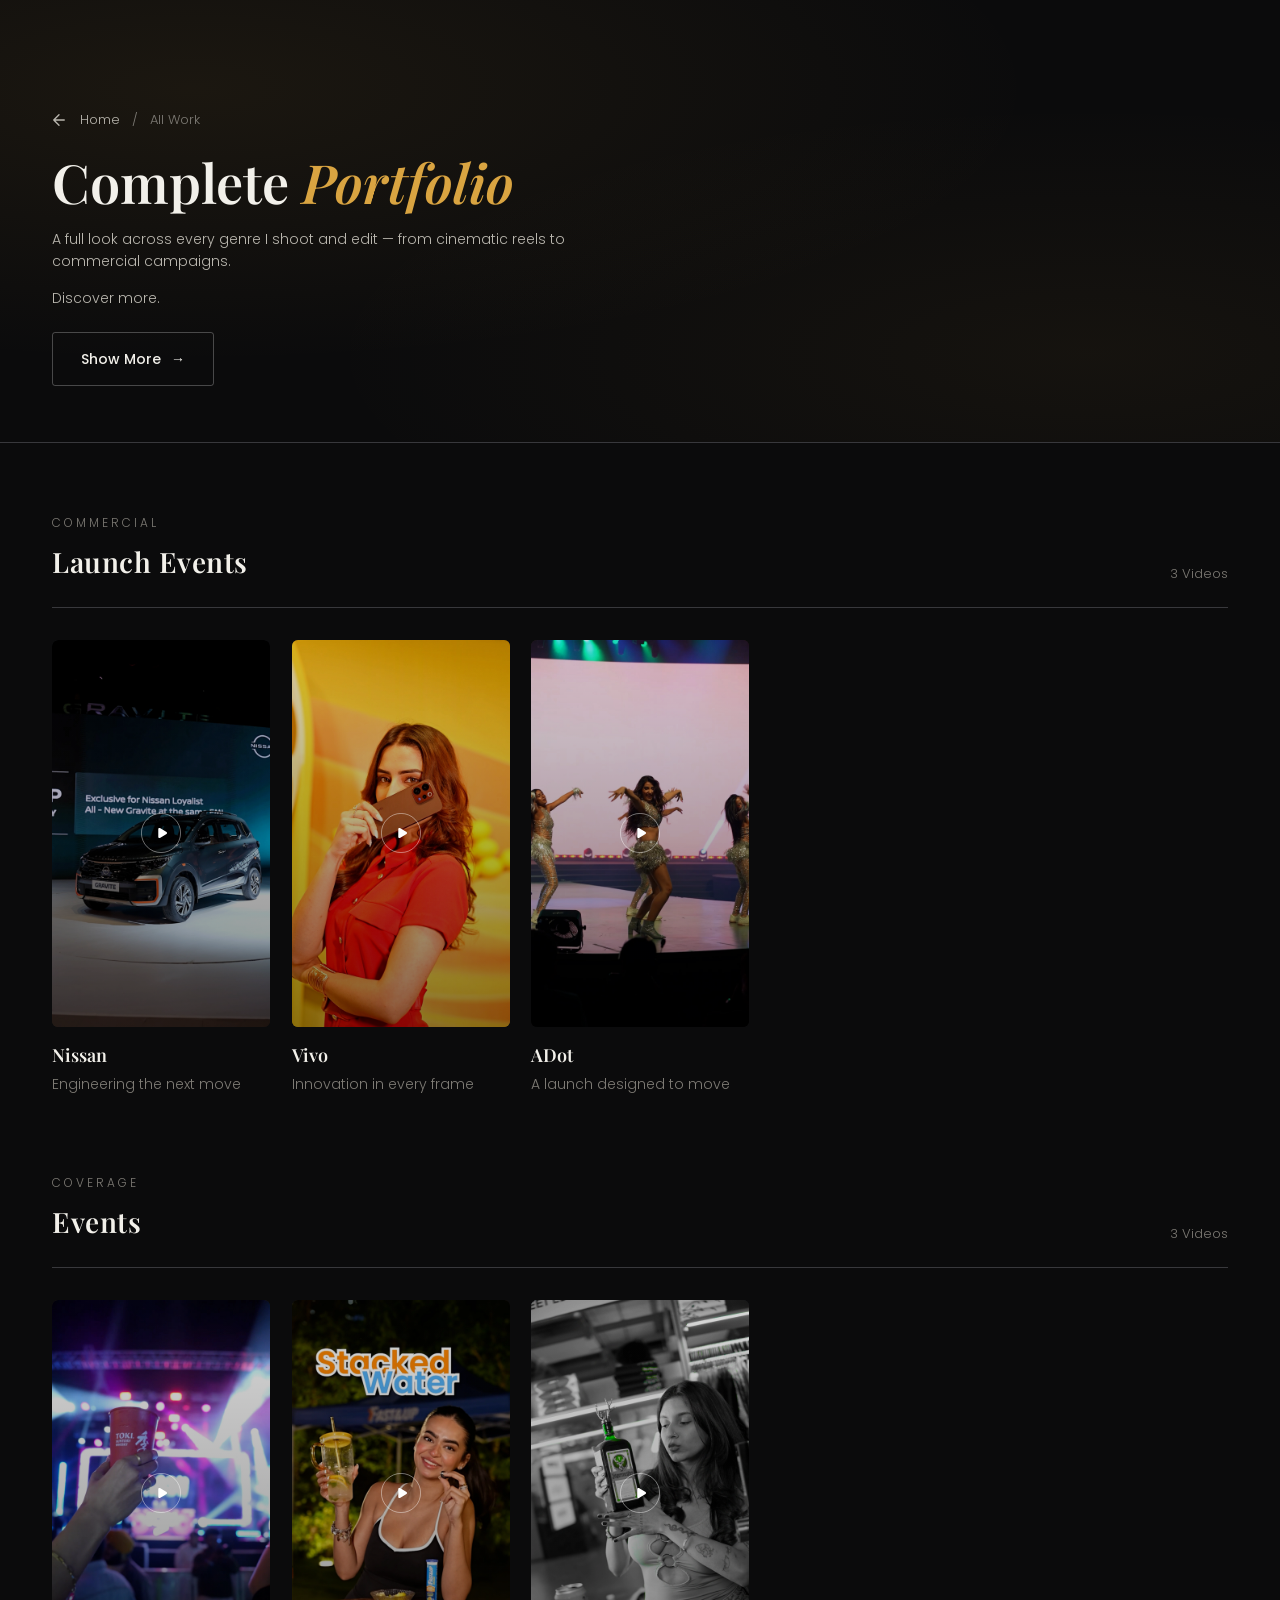
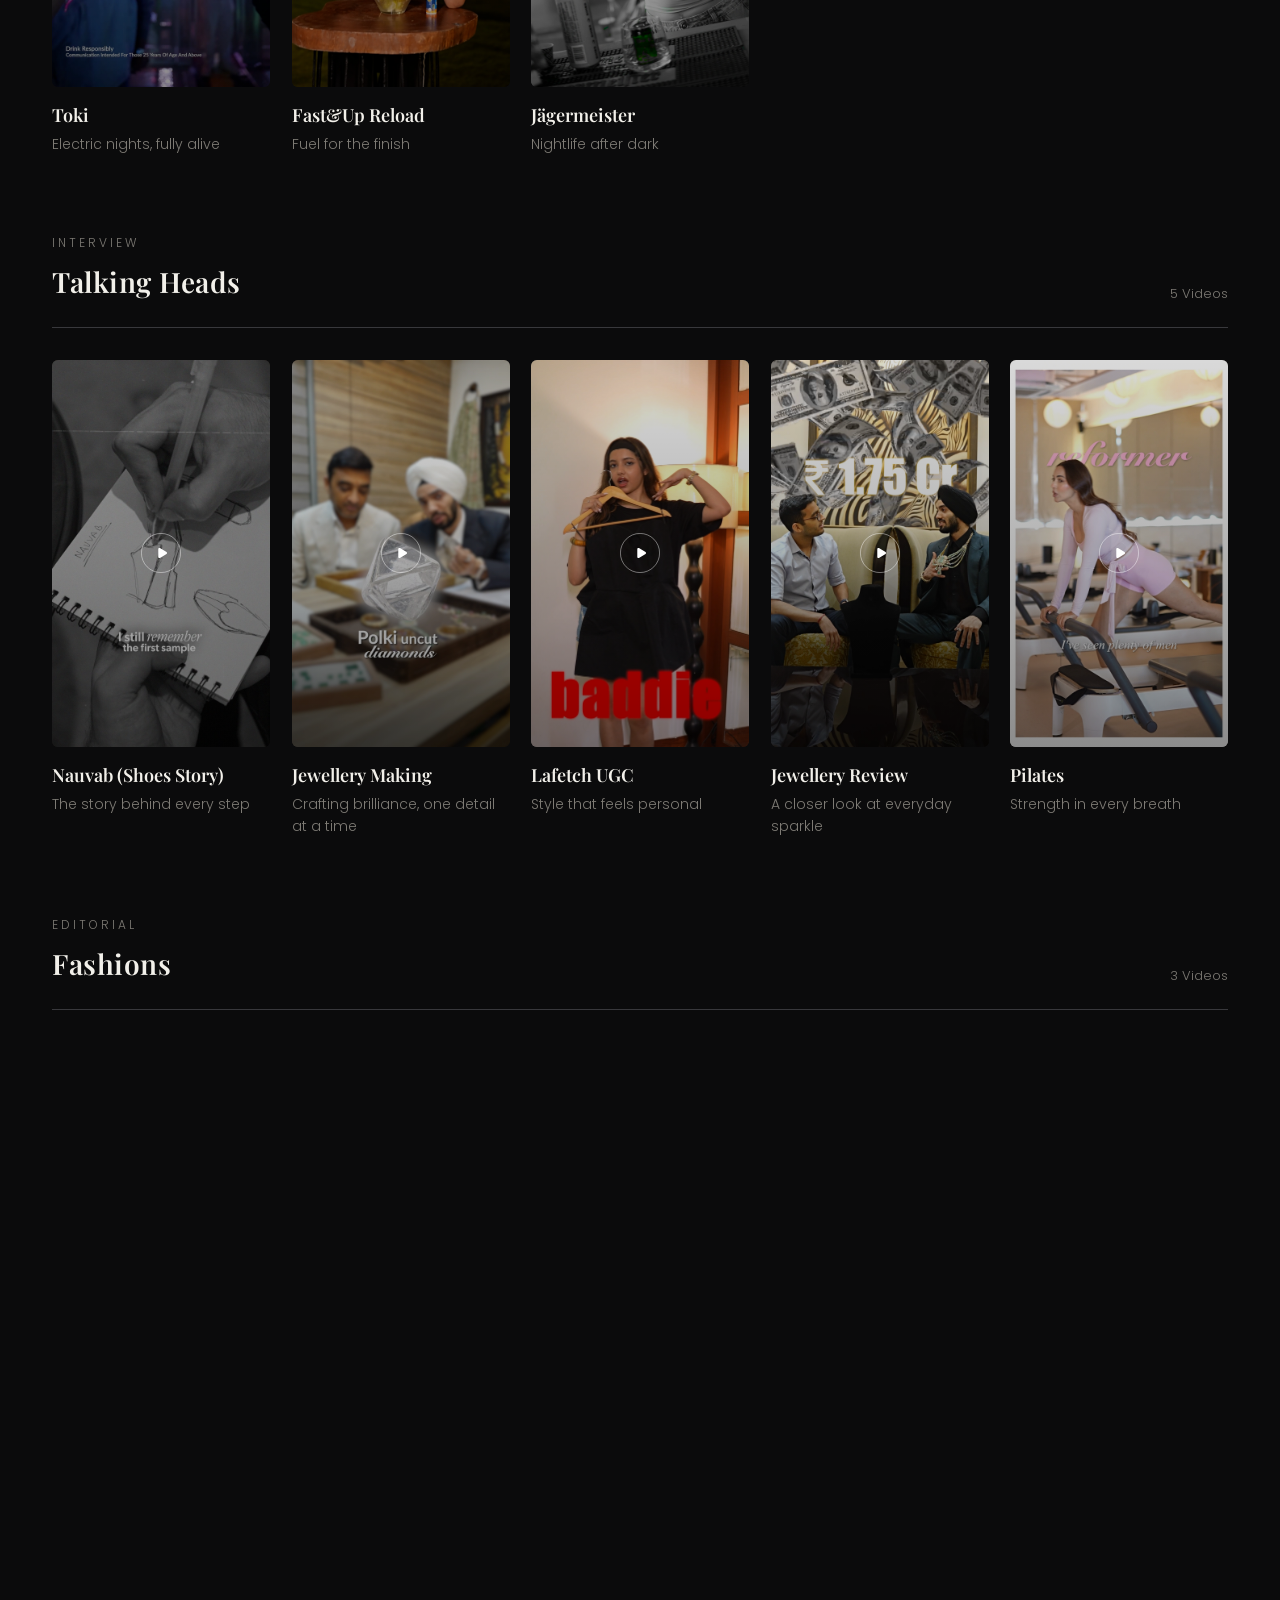
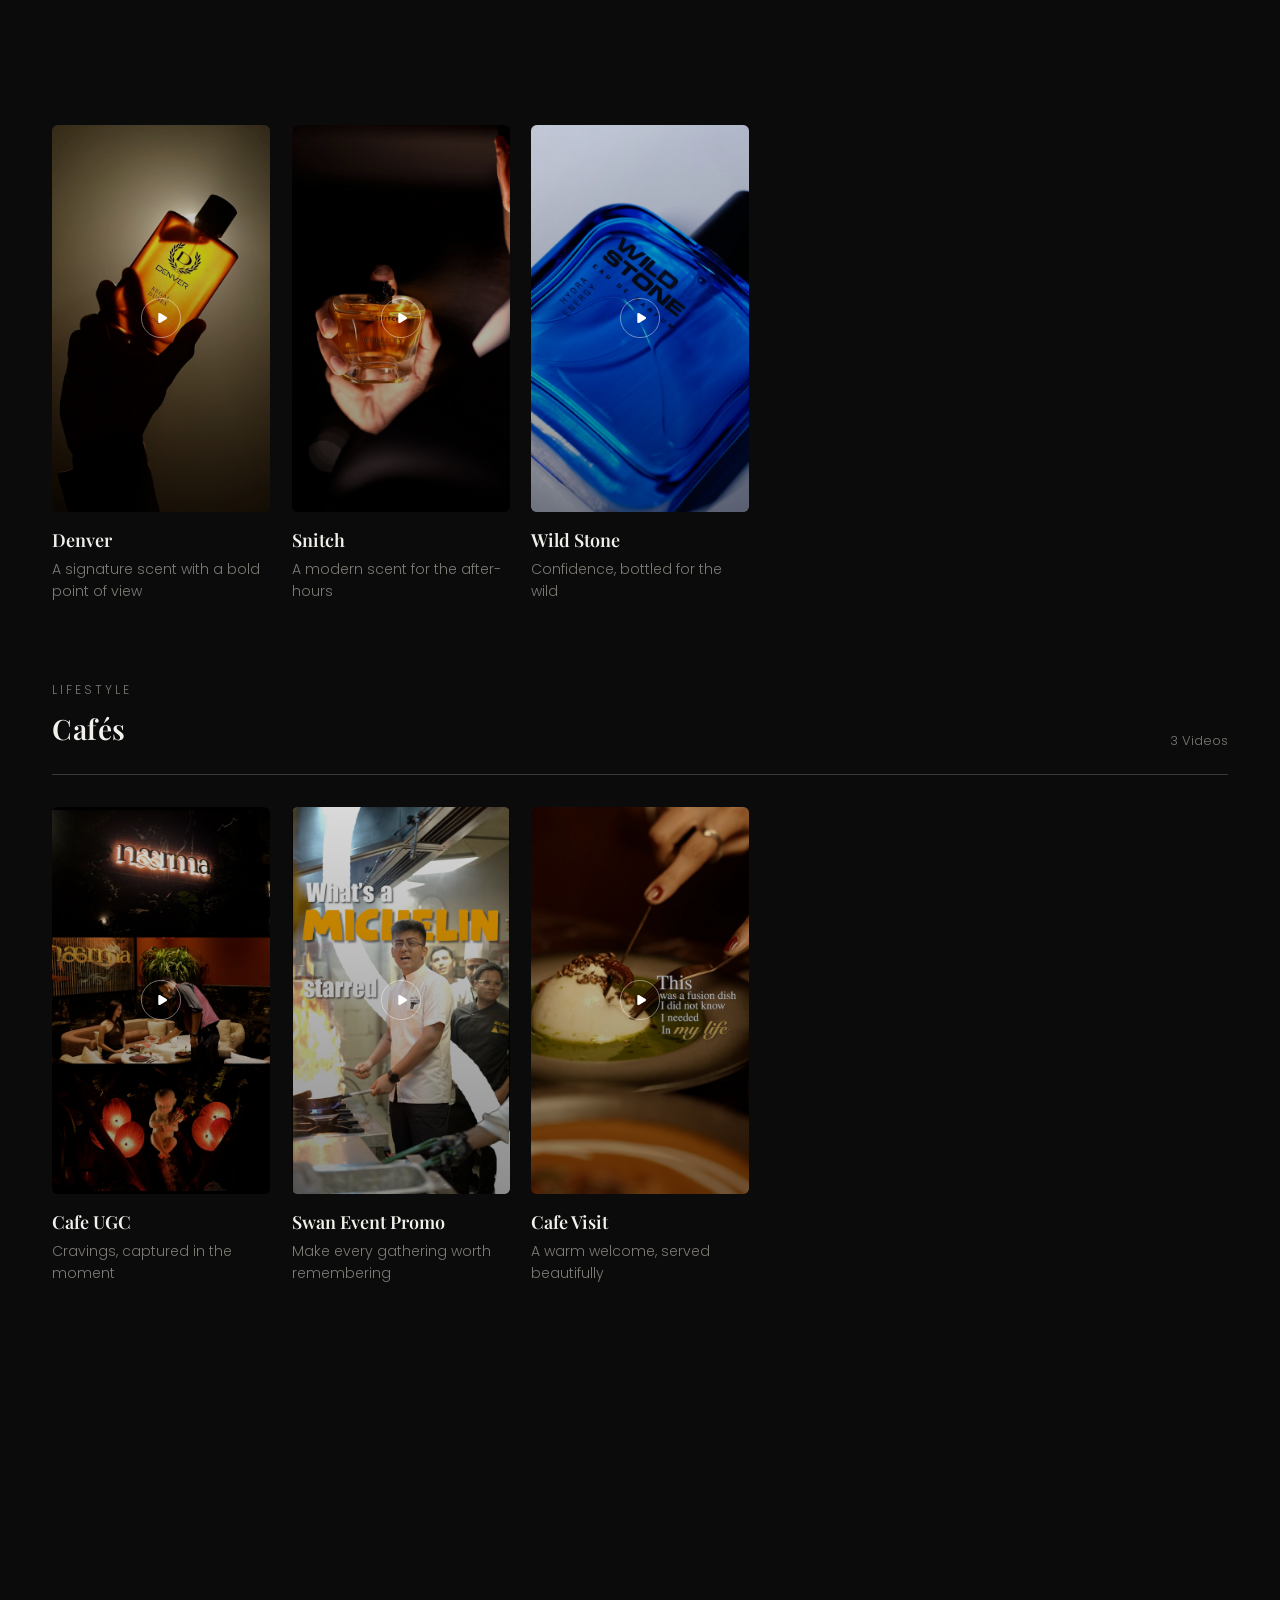
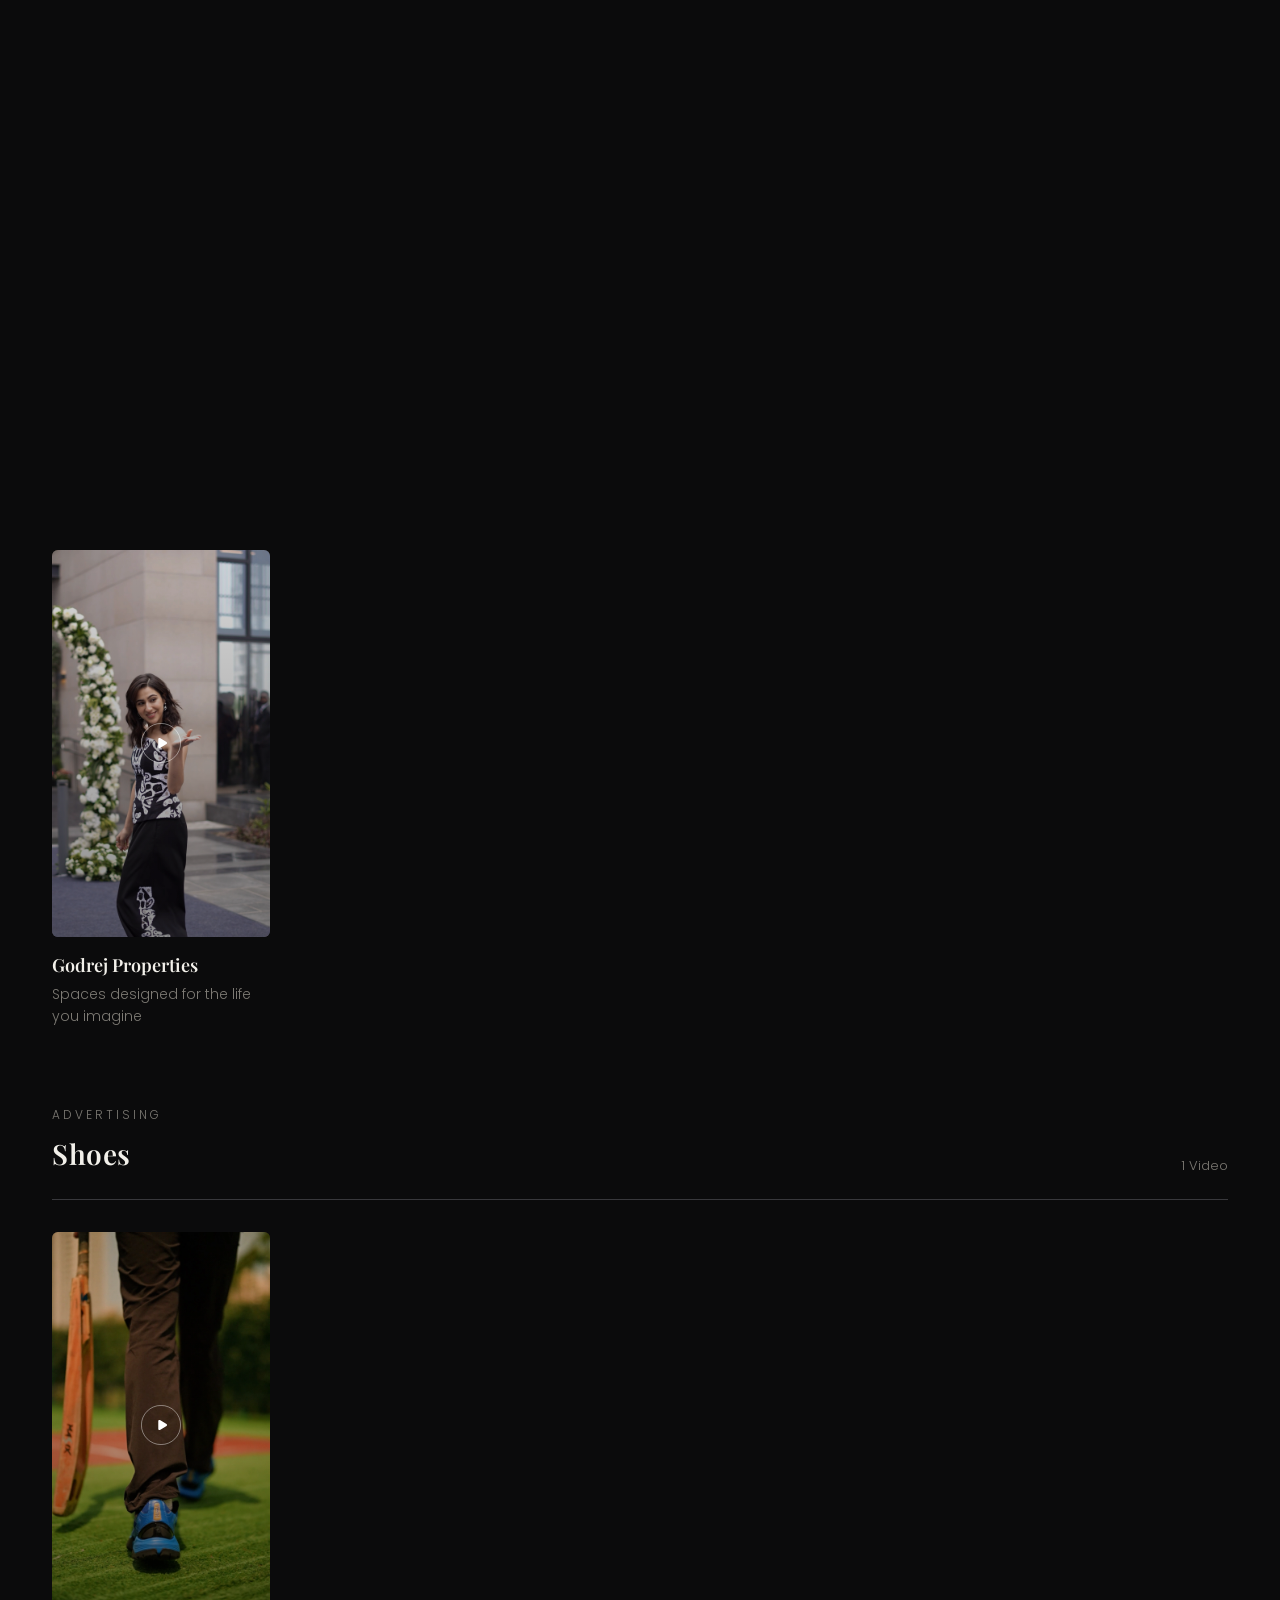
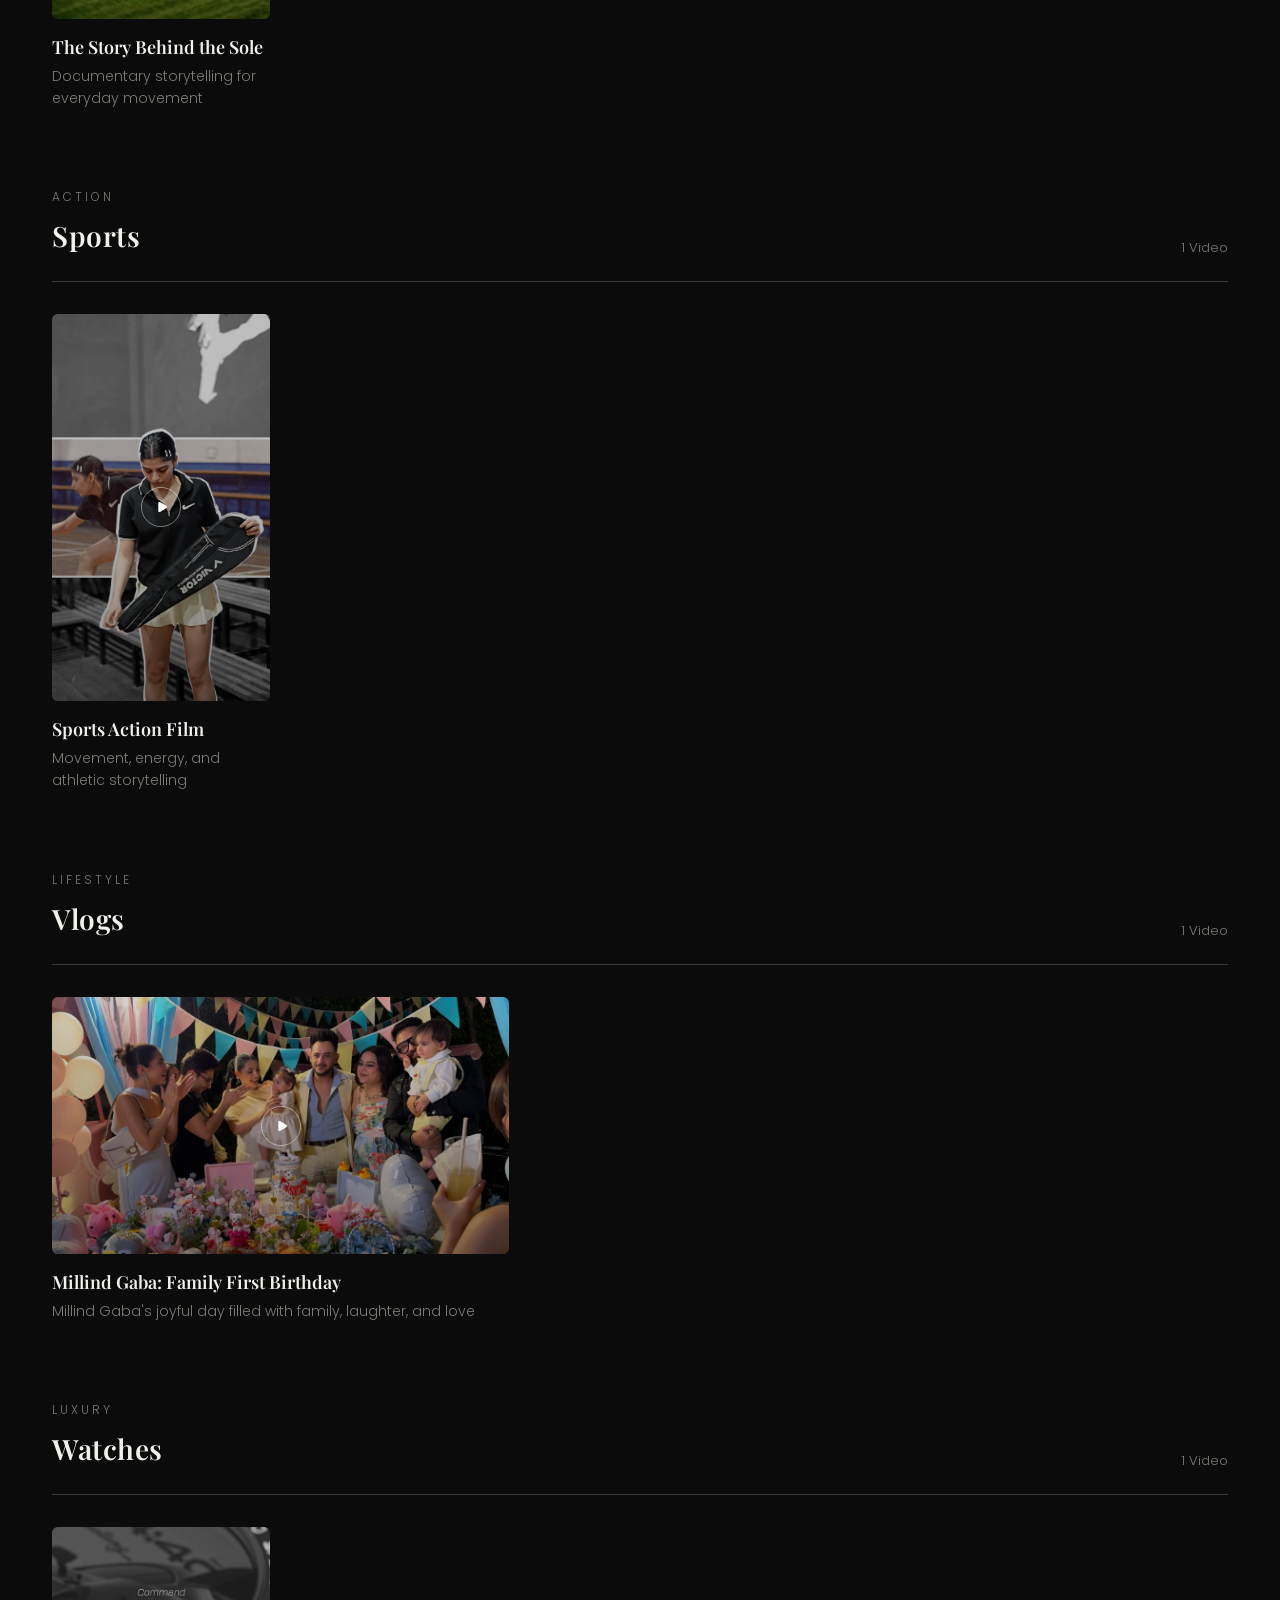
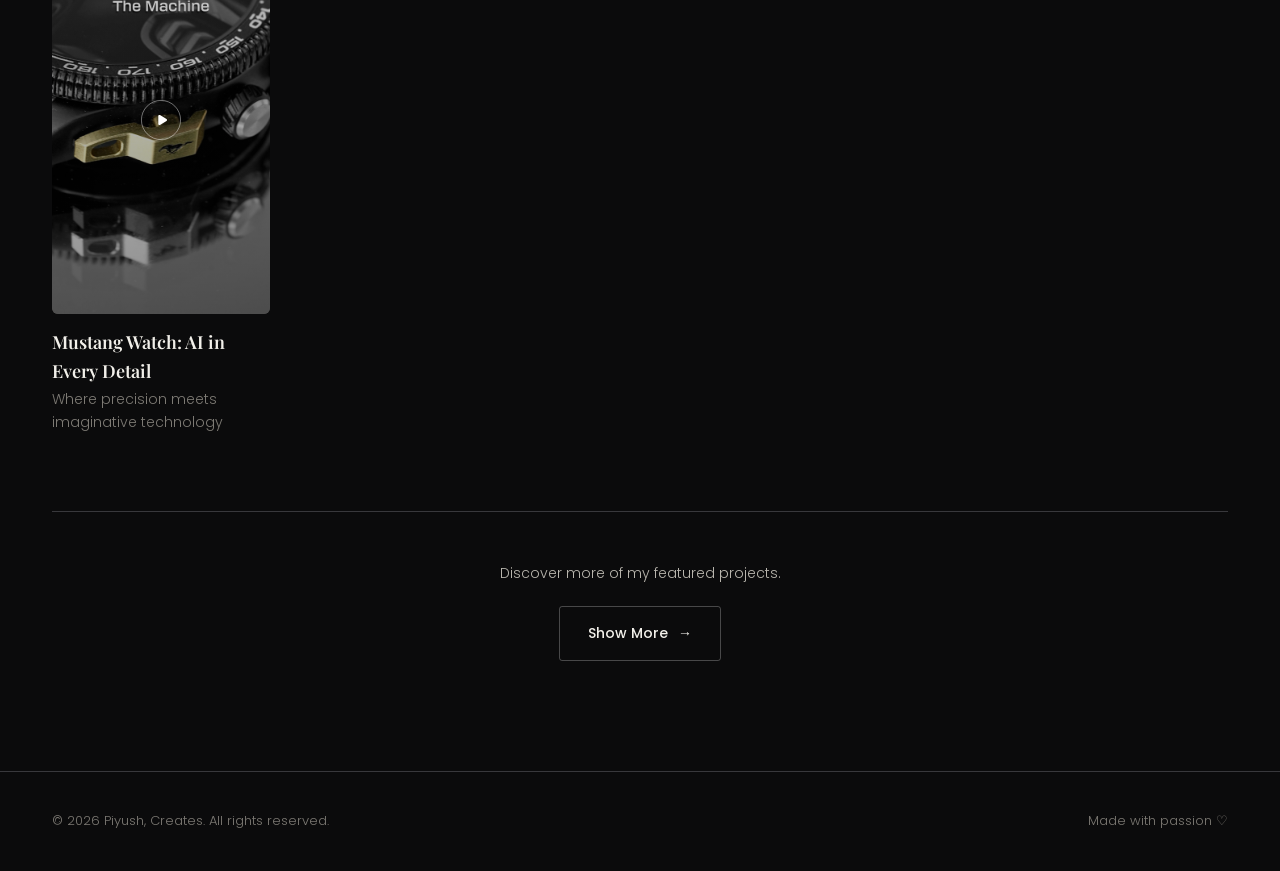
==== commit 48d140ed: "fixing video size fix" ====
--- a/work.html
+++ b/work.html
@@ -10,18 +10,16 @@
 </head>
 <body>
 
-<!-- ===== BACK BUTTON (replaces app bar on this screen) ===== -->
-<a href="index.html#services" class="back-btn" id="back-btn" aria-label="Back to portfolio">
-  <svg width="18" height="18" viewBox="0 0 24 24" fill="none" xmlns="http://www.w3.org/2000/svg" aria-hidden="true">
-    <path d="M19 12H5M5 12L12 19M5 12L12 5" stroke="currentColor" stroke-width="1.8" stroke-linecap="round" stroke-linejoin="round"/>
-  </svg>
-</a>
-
 <!-- ===== ALL WORK HERO ===== -->
 <section class="allwork-hero">
   <div class="allwork-hero-bg"></div>
   <div class="container">
     <p class="allwork-crumb fade-up">
+      <a href="index.html#services" class="back-btn" id="back-btn" aria-label="Back to portfolio">
+        <svg width="18" height="18" viewBox="0 0 24 24" fill="none" xmlns="http://www.w3.org/2000/svg" aria-hidden="true">
+          <path d="M19 12H5M5 12L12 19M5 12L12 5" stroke="currentColor" stroke-width="1.8" stroke-linecap="round" stroke-linejoin="round"/>
+        </svg>
+      </a>
       <a href="index.html#top">Home</a>&nbsp;/&nbsp;<span>All Work</span>
     </p>
     <h1 class="fade-up">Complete <em>Portfolio</em></h1>
@@ -29,7 +27,7 @@
       A full look across every genre I shoot and edit — from cinematic reels to commercial campaigns.
     </p>
     <p class="allwork-more-line fade-up" style="transition-delay:.14s">
-      Discover more of my featured work and creative projects.
+      Discover more.
     </p>
     <a
       href="https://www.instagram.com/impeccableproduction/"
@@ -596,7 +594,7 @@
 
     <!-- MORE ON INSTAGRAM -->
     <div class="more-work-cta fade-up">
-      <p class="more-work-text">Discover more of my featured work and creative projects.</p>
+      <p class="more-work-text">Discover more of my featured projects.</p>
       <a href="https://www.instagram.com/impeccableproduction/" target="_blank" rel="noopener noreferrer" class="btn btn-secondary">
         Show More <span class="arrow">&#8594;</span>
       </a>
--- a/css/style.css
+++ b/css/style.css
@@ -3,7 +3,8 @@
   --bg: #0b0b0c;
   --bg-alt: #111113;
   --bg-panel: #17171a;
-  --border: rgba(255,255,255,0.08);
+  --border: #29292c;
+  --divider: #38383c;
   --text: #f2f0ea;
   --text-dim: #b9b6ae;
   --text-mute: #7d7a74;
@@ -18,6 +19,8 @@
   /* Type */
   --font-display: 'Playfair Display', serif;
   --font-body: 'Poppins', sans-serif;
+  --font-size-subheading: 14px;
+  --font-size-title-card: 18px;
 
   /* Layout */
   --container-w: 1240px;
@@ -104,7 +107,7 @@
   background: var(--surface-translucent);
   backdrop-filter: blur(12px);
   -webkit-backdrop-filter: blur(12px);
-  border-bottom: none;
+  border-bottom: 1px solid var(--divider);
   padding: 10px 0;
 }
 .header-inner{
@@ -218,7 +221,7 @@
 .hero-content{
   max-width: 620px;
   text-align: left;
-  margin-top: -28px;
+  margin-top: 24px;
 }
 
 .hero-title{
@@ -239,7 +242,7 @@
 }
 .hero-desc{
   color: var(--text-dim);
-  font-size: 16px;
+  font-size: var(--font-size-subheading);
   max-width: 460px;
   margin: 0 0 38px;
   text-align: left;
@@ -290,12 +293,25 @@
   background: #000;
 }
 .video-frame:fullscreen,
-.video-frame:-webkit-full-screen{
+.video-frame:-webkit-full-screen,
+.video-frame.pseudo-fullscreen{
   width: 100%;
   height: 100%;
   aspect-ratio: auto;
   border-radius: 0;
   background: #000;
+}
+/* Fallback for browsers/in-app webviews that block the real
+   Fullscreen API outright — fills the viewport with CSS instead. */
+.video-frame.pseudo-fullscreen{
+  position: fixed;
+  inset: 0;
+  width: 100vw;
+  height: 100dvh;
+  z-index: 999;
+}
+.video-frame.pseudo-fullscreen .showreel-video{
+  object-fit: contain;
 }
 .showreel-video{
   position: absolute;
@@ -378,7 +394,7 @@
   display: flex;
   align-items: center;
   justify-content: center;
-  margin-bottom: 16px;
+  margin-bottom: 4px;
   color: #D4AF37;
 }
 .stat-icon svg{
@@ -386,9 +402,9 @@
   height: 28px;
   display: block;
 }
-.stat-num{ font-family: var(--font-display); font-size: 42px; font-weight:600; }
-.stat-label{ font-size: 14px; margin: 10px 0 8px; color: var(--text); }
-.stat-desc{ font-size: 13px; color: var(--text-mute); margin:0; line-height:1.5; }
+.stat-num{ font-family: var(--font-display); font-size: 42px; font-weight:600; line-height: 1.05; }
+.stat-label{ font-size: var(--font-size-subheading); margin: 8px 0 14px; color: var(--text); }
+.stat-desc{ font-size: var(--font-size-subheading); color: var(--text-mute); margin:0; line-height:1.5; }
 
 /* =========================================================
    BRANDS
@@ -399,7 +415,7 @@
   justify-content:center;
   margin-bottom: 60px;
 }
-.section-divider span{ width:60px; height:1px; background: var(--border); }
+.section-divider span{ width:60px; height:1px; background: var(--divider); }
 .section-divider p{
   margin:0; font-size:14px; letter-spacing:3px; text-transform:uppercase; color: var(--gold-soft);
 }
@@ -485,7 +501,7 @@
 .brand-more{
   color: var(--gold-soft);
   font-family: var(--font-body);
-  font-size: 14px;
+  font-size: var(--font-size-subheading);
   letter-spacing: 2px;
   height: auto;
   opacity: 0.85;
@@ -519,10 +535,9 @@
 /* =========================================================
    BEST WORK
    ========================================================= */
-.best-work{ padding: 0 0 110px; }
+.best-work{ padding: 60px 0 110px; border-top: 1px solid var(--divider); }
 .section-head{
   display:flex; align-items:flex-end; justify-content:space-between;
-  border-bottom: 1px solid var(--border);
   padding-bottom: 28px;
   margin-bottom: 40px;
 }
@@ -538,9 +553,9 @@
   width: 100%;
   max-width: 220px;
 }
-.work-card h3{ font-size: 16px; margin: 14px 0 4px; font-weight:600; }
+.work-card h3{ font-size: var(--font-size-title-card); margin: 14px 0 4px; font-weight:600; }
 .work-card.featured h3{ color: var(--gold); }
-.work-card p{ font-size: 12px; color: var(--text-mute); margin:0; }
+.work-card p{ font-size: var(--font-size-subheading); color: var(--text-mute); margin:0; }
 .work-thumb{
   position:relative;
   aspect-ratio: 9 / 16;
@@ -673,6 +688,27 @@
 .video-modal-body{
   width: 100%;
   height: 100%;
+  position: relative;
+}
+.video-modal-loading{
+  position: absolute;
+  inset: 0;
+  z-index: 2;
+  display: flex;
+  align-items: center;
+  justify-content: center;
+  background: #000;
+}
+.video-modal-loading .spinner{
+  width: 34px;
+  height: 34px;
+  border: 3px solid rgba(255,255,255,0.25);
+  border-top-color: var(--gold);
+  border-radius: 50%;
+  animation: video-modal-spin .8s linear infinite;
+}
+@keyframes video-modal-spin{
+  to{ transform: rotate(360deg); }
 }
 .video-modal-body video,
 .video-modal-body iframe{
@@ -682,9 +718,28 @@
   display: block;
   background: #000;
 }
+.video-modal-body video{
+  object-fit: contain;
+}
 .video-modal-body video:fullscreen,
 .video-modal-body video:-webkit-full-screen{
   object-fit: contain;
+}
+.video-modal:fullscreen,
+.video-modal:-webkit-full-screen,
+.video-modal.pseudo-fullscreen{
+  width: 100vw;
+  height: 100dvh;
+  max-width: none;
+  aspect-ratio: auto;
+  border-radius: 0;
+}
+/* Fallback for browsers/in-app webviews that block the real
+   Fullscreen API outright — fills the viewport with CSS instead. */
+.video-modal.pseudo-fullscreen{
+  position: fixed;
+  inset: 0;
+  z-index: 300;
 }
 .video-modal-close{
   position: absolute;
@@ -716,20 +771,36 @@
 
 @media (max-width: 700px){
   .video-modal-overlay{ padding: 0; }
-  .video-modal{ max-width: 100%; border-radius: 0; aspect-ratio: 16/10; }
+  .video-modal{
+    width: 100vw;
+    height: 100dvh;
+    max-width: none;
+    aspect-ratio: auto;
+    border-radius: 0;
+  }
+  /* The close button lives inside .video-modal, so it rides along
+     whenever the modal itself is the element that goes fullscreen —
+     stacking a custom "×" on top of the player's own controls. Once
+     real fullscreen is engaged there's already a native way out
+     (swipe down / back gesture), so hide the custom button and let
+     the video play through untouched, just like the intro video. */
+  .video-modal:fullscreen .video-modal-close,
+  .video-modal:-webkit-full-screen .video-modal-close{
+    display: none;
+  }
 }
 
 /* =========================================================
    BOTTOM GRID: About + What I Do
    ========================================================= */
-.bottom-grid{ padding: 60px 0 50px; border-top: 1px solid var(--border); }
+.bottom-grid{ padding: 60px 0 50px; border-top: 1px solid var(--divider); }
 
 /* =========================================================
    CONTACT SECTION
    ========================================================= */
 .contact-section{
   padding: 70px 0 90px;
-  border-top: 1px solid var(--border);
+  border-top: 1px solid var(--divider);
 }
 .contact-section .section-divider{
   margin-bottom: 40px;
@@ -828,7 +899,7 @@
 
 .about-text{
   color: var(--text-dim);
-  font-size: 15px;
+  font-size: var(--font-size-subheading);
   line-height: 1.65;
   max-width: 360px;
   margin: 0 0 28px;
@@ -844,7 +915,6 @@
   justify-content: center;
   padding: 36px 28px 36px 20px;
   background: #0a0a0b;
-  border-left: 1px solid var(--border);
 }
 
 .whatido-list{
@@ -857,7 +927,7 @@
   display: flex;
   align-items: center;
   gap: 12px;
-  font-size: 14px;
+  font-size: var(--font-size-subheading);
 }
 .wi-icon{
   color: var(--gold);
@@ -885,9 +955,12 @@
   padding: 14px 16px;
   color: var(--text);
   font-family: inherit;
-  font-size: 14px;
+  font-size: 13px;
   resize: vertical;
 }
+.contact-form textarea{ min-height: 120px; }
+
+.contact-form .btn{ font-size: 13px; }
 
 /* White when the field contains text */
 .contact-form input.has-value,
@@ -911,7 +984,7 @@
    FOOTER
    ========================================================= */
 .site-footer{
-  border-top: 1px solid var(--border);
+  border-top: 1px solid var(--divider);
   padding: 26px 0;
   margin-top: 60px;
 }
@@ -988,8 +1061,6 @@
       );
   }
   .about-layout .whatido-col{
-    border-left: none;
-    border-top: 1px solid var(--border);
     padding: 24px 24px 32px;
     align-items: center;
     text-align: center;
@@ -1050,7 +1121,7 @@
     padding-bottom: 40px;
   }
   .hero-inner{ padding-top: 12px; }
-  .hero-content{ margin-top: 0; }
+  .hero-content{ margin-top: 16px; }
   .hero .eyebrow{
     font-size: 8px;
     letter-spacing: 1px;
@@ -1059,27 +1130,28 @@
   }
   .hero-title{ font-size: clamp(42px, 12vw, 62px); }
   .hero-sub{ font-size: clamp(18px, 5.5vw, 25px); }
-  .hero-desc{ font-size: 14px; max-width: 360px; margin-bottom: 28px; }
+  .hero-desc{ max-width: 360px; margin-bottom: 28px; }
   .hero-cta{ flex-direction:row; align-items:center; gap: 10px; }
   .hero-cta .btn{ padding: 11px 16px; font-size: 12px; }
   .video-controls{ flex-wrap:wrap; padding: 10px 14px; gap: 10px; }
   .control-play{ width: 32px; height: 32px; }
   .time{ font-size: 11px; }
   .work-grid{ grid-template-columns: repeat(2, minmax(0, 1fr)); gap: 16px; }
-  .work-card h3{ font-size: 14px; margin-top: 10px; }
-  .work-card p{ font-size: 11px; line-height: 1.4; }
+  .work-card h3{ margin-top: 10px; }
+  .work-card p{ line-height: 1.4; }
   .stats{ padding-bottom: 42px; }
   .stats-box{ grid-template-columns: repeat(3, minmax(0, 1fr)); }
   .stat{ padding: 24px 8px; }
-  .stat-icon{ margin-bottom: 8px; }
+  .stat-icon{ margin-bottom: 4px; }
   .stat-icon svg{ width: 22px; height: 22px; }
   .stat-num{ font-size: 28px; }
-  .stat-label{ font-size: 11px; margin: 6px 0 4px; }
-  .stat-desc{ font-size: 9px; line-height: 1.35; }
+  .stat-label{ margin: 8px 0 10px; }
+  .stat-desc{ line-height: 1.35; }
   .brands{ padding: 12px 0 44px; }
   .section-divider{ gap: 10px; margin-bottom: 28px; }
   .section-divider span{ width: 32px; }
   .section-divider p{ font-size: 11px; letter-spacing: 1.5px; }
+  .brand-more{ font-size: 11px; }
   .brands-grid{ grid-template-columns: repeat(4, minmax(0, 1fr)); gap: 18px 8px; }
   .brand{ height: 42px; max-width: 90px; }
   .brand img{ max-height: 32px; }
@@ -1090,8 +1162,8 @@
   .brand-jager,.brand-denver{ height: 52px; }
   .brand-jager img,.brand-denver img{ max-height: 48px; max-width: 90px; transform: scale(1.05); }
   .stats-box{ grid-template-columns: repeat(3, minmax(0, 1fr)); }
-  .stat{ border-right:none !important; border-bottom: 1px solid var(--border); }
-  .stat:last-child{ border-bottom:none; }
+  .stat{ border-right: 1px solid var(--border); border-bottom: none; }
+  .stat:last-child{ border-right: none; }
   .section-head{
     flex-direction: row;
     align-items: center;
@@ -1123,6 +1195,10 @@
   .about-photo{ max-width: 280px; }
   .about-layout .whatido-col{ padding: 20px 18px 28px; }
   .contact-col{ max-width: 100%; }
+  .contact-form input,
+  .contact-form textarea{ font-size: 16px; }
+  .contact-form input::placeholder,
+  .contact-form textarea::placeholder{ font-size: 13px; }
 }
 
 @media (max-width: 480px){
@@ -1131,8 +1207,8 @@
   .main-nav a,
   .main-nav a.active{ font-size: 11px; }
   .work-grid{ grid-template-columns: repeat(2, minmax(0, 1fr)); gap: 12px; }
-  .work-card h3{ font-size: 13px; }
-  .work-card p{ font-size: 10px; }
+  .work-card h3{ font-size: var(--font-size-title-card); }
+  .work-card p{ font-size: var(--font-size-subheading); }
   .work-play{ width: 36px; height: 36px; }
   .work-play svg{ width: 40px; height: 40px; }
   .brands-grid{ grid-template-columns: repeat(4, minmax(0, 1fr)); gap: 14px 4px; }
@@ -1244,7 +1320,7 @@
 .allwork-hero{
   position: relative;
   padding: 96px 0 56px;
-  border-bottom: 1px solid var(--border);
+  border-bottom: 1px solid var(--divider);
   overflow: hidden;
 }
 .allwork-hero-bg{
@@ -1268,6 +1344,13 @@
   color: var(--text-mute);
   margin-bottom: 22px;
 }
+.allwork-crumb .back-btn{
+  position: static;
+  width: 22px;
+  height: 22px;
+  margin: 0 2px 0 -4px;
+}
+.allwork-crumb .back-btn:hover{ transform: translateX(-3px); }
 .allwork-crumb a{
   color: var(--text-dim);
   transition: color .2s ease;
@@ -1280,13 +1363,13 @@
 }
 .allwork-hero-desc{
   color: var(--text-dim);
-  font-size: 15px;
+  font-size: var(--font-size-subheading);
   max-width: 520px;
   margin: 0;
 }
 .allwork-more-line{
   color: var(--text-dim);
-  font-size: 15px;
+  font-size: var(--font-size-subheading);
   max-width: 520px;
   margin: 14px 0 0;
 }
@@ -1309,7 +1392,7 @@
   display: flex;
   align-items: flex-end;
   justify-content: space-between;
-  border-bottom: 1px solid var(--border);
+  border-bottom: 1px solid var(--divider);
   padding-bottom: 22px;
   margin-bottom: 32px;
 }
@@ -1333,11 +1416,11 @@
   gap: 22px;
 }
 .work-grid-5 .work-card h3{
-  font-size: 15px;
+  font-size: var(--font-size-title-card);
   margin: 14px 0 3px;
 }
 .work-grid-5 .work-card p{
-  font-size: 12px;
+  font-size: var(--font-size-subheading);
 }
 .work-grid-5 .work-play svg{
   width: 40px;
@@ -1369,8 +1452,8 @@
 @media (max-width: 700px){
   .allwork-hero{ padding: 68px 0 30px; }
   .allwork-hero h1{ font-size: 34px; margin-bottom: 12px; }
-  .allwork-hero-desc{ font-size: 12px; line-height: 1.4; }
-  .allwork-more-line{ font-size: 10px; line-height: 1.25; margin-top: 8px; }
+  .allwork-hero-desc{ line-height: 1.4; }
+  .allwork-more-line{ line-height: 1.25; margin-top: 8px; }
   .allwork-more-btn{ margin-top: 16px; padding: 10px 16px; font-size: 12px; }
   .allwork-body{ padding: 32px 0 12px; }
   .category-section{ margin-bottom: 38px; }
@@ -1379,10 +1462,10 @@
   .category-head .eyebrow{ font-size: 8px; letter-spacing: 1.5px; margin-bottom: 2px; }
   .category-head h2{ font-size: 21px; line-height: 1.05; }
   .category-count{ flex-shrink: 0; font-size: 10px; }
-  .work-grid-5 .work-card h3{ font-size: 13px; margin-top: 8px; }
-  .work-grid-5 .work-card p{ font-size: 10px; line-height: 1.3; }
+  .work-grid-5 .work-card h3{ margin-top: 8px; }
+  .work-grid-5 .work-card p{ line-height: 1.3; }
   .more-work-cta{ padding: 22px 16px 2px; margin-top: 2px; }
-  .more-work-text{ font-size: 12px; line-height: 1.4; margin-bottom: 12px; }
+  .more-work-text{ line-height: 1.4; margin-bottom: 12px; }
   .more-work-cta .btn{ padding: 9px 14px; font-size: 11px; }
 }
 
@@ -1390,15 +1473,27 @@
 .more-work-cta{
   text-align: center;
   padding: 50px 20px 10px;
-  border-top: 1px solid var(--border);
+  border-top: 1px solid var(--divider);
   margin-top: 10px;
 }
 .more-work-text{
   color: var(--text-dim);
-  font-size: 15px;
+  font-size: var(--font-size-subheading);
   max-width: 480px;
   margin: 0 auto 22px;
 }
+
+@media (max-width: 700px){
+  :root{
+    --font-size-subheading: 13px;
+    --font-size-title-card: 16px;
+  }
+}
+
 @media (max-width: 480px){
+  :root{
+    --font-size-subheading: 12px;
+    --font-size-title-card: 15px;
+  }
   .more-work-cta{ padding: 40px 16px 6px; }
 }
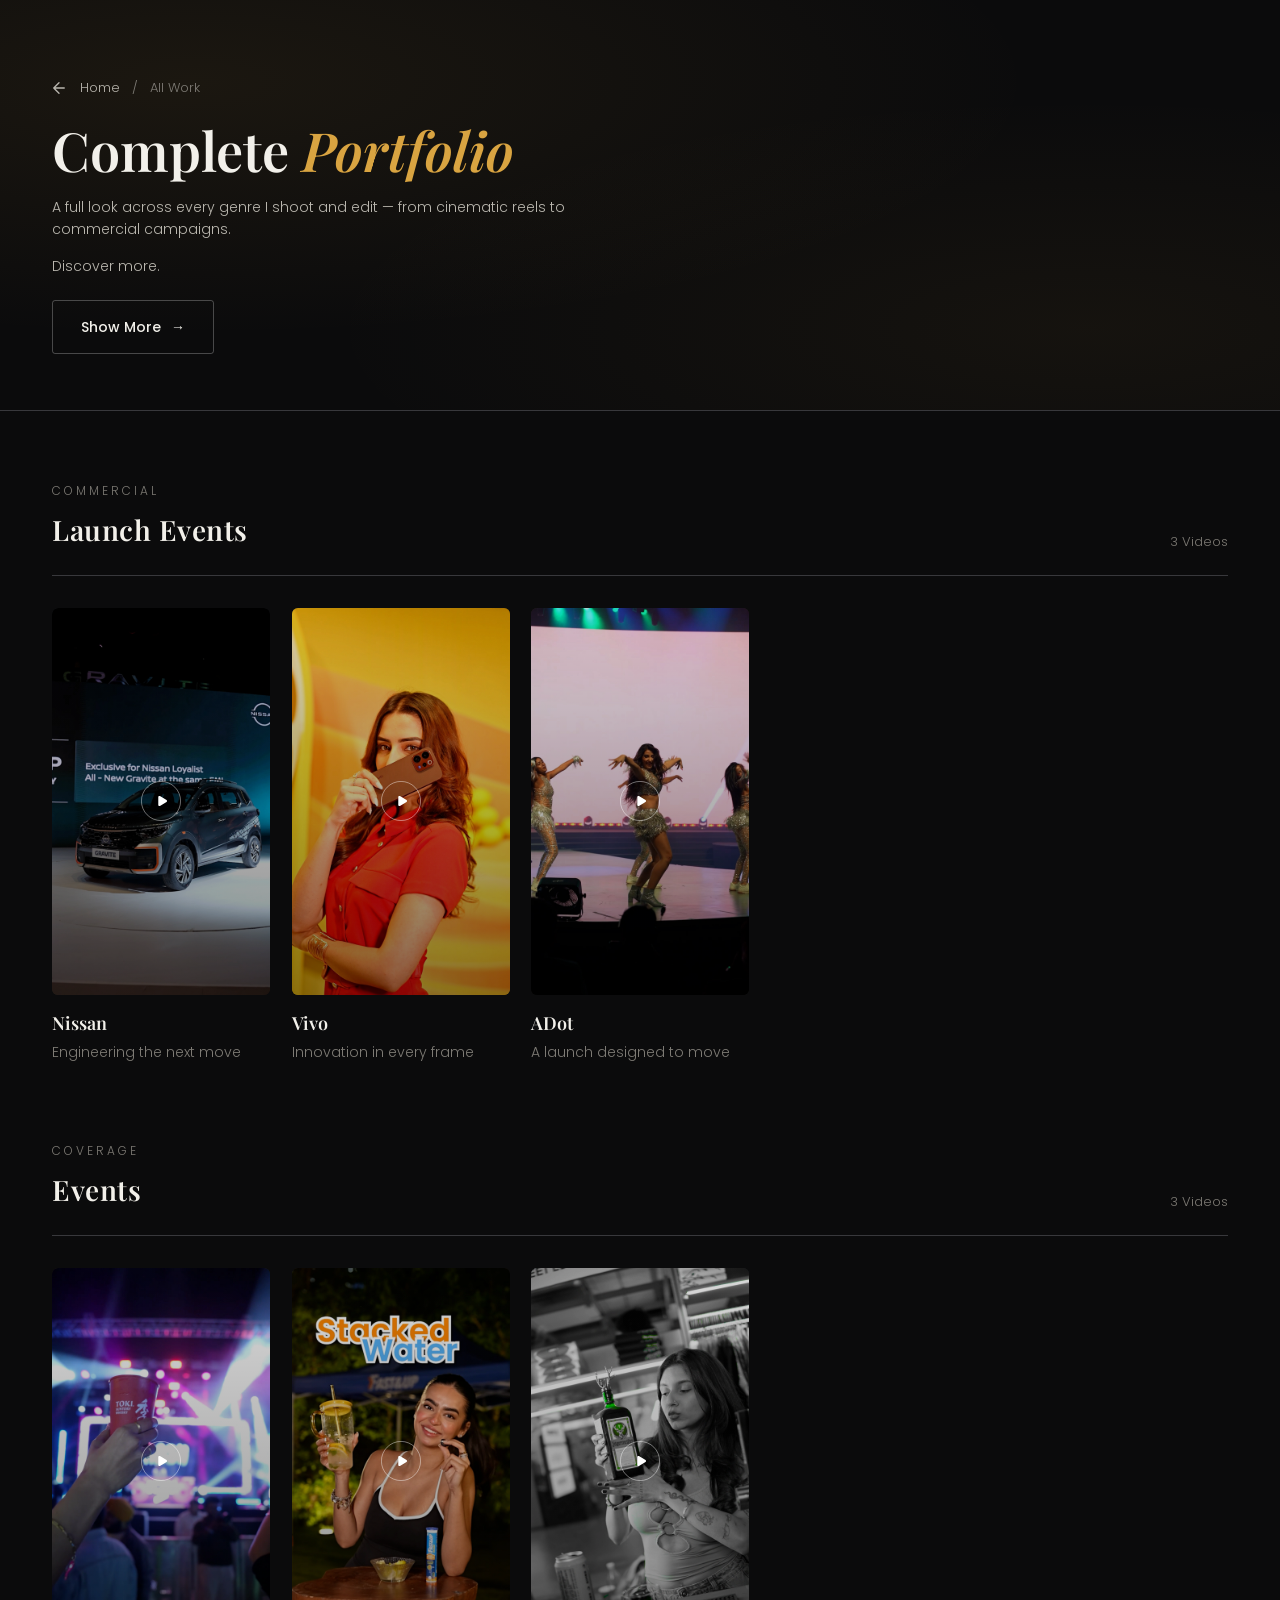
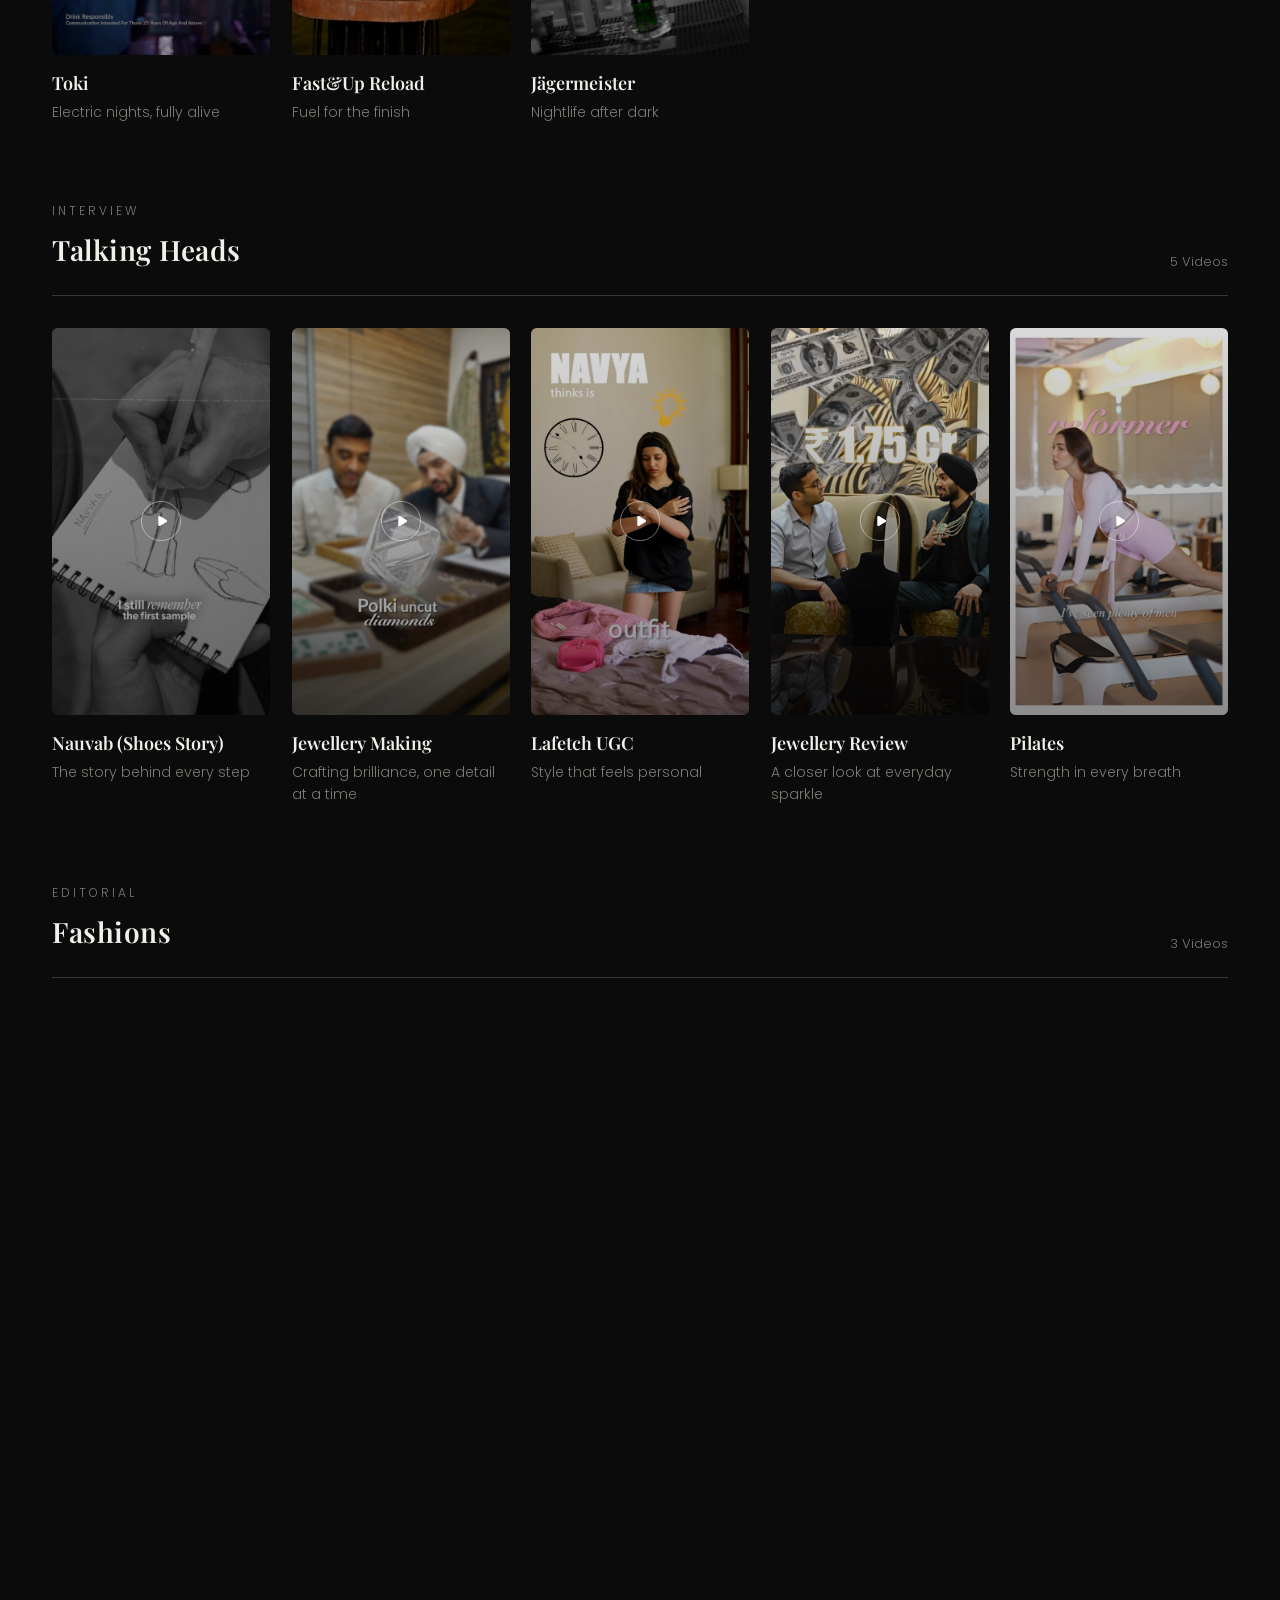
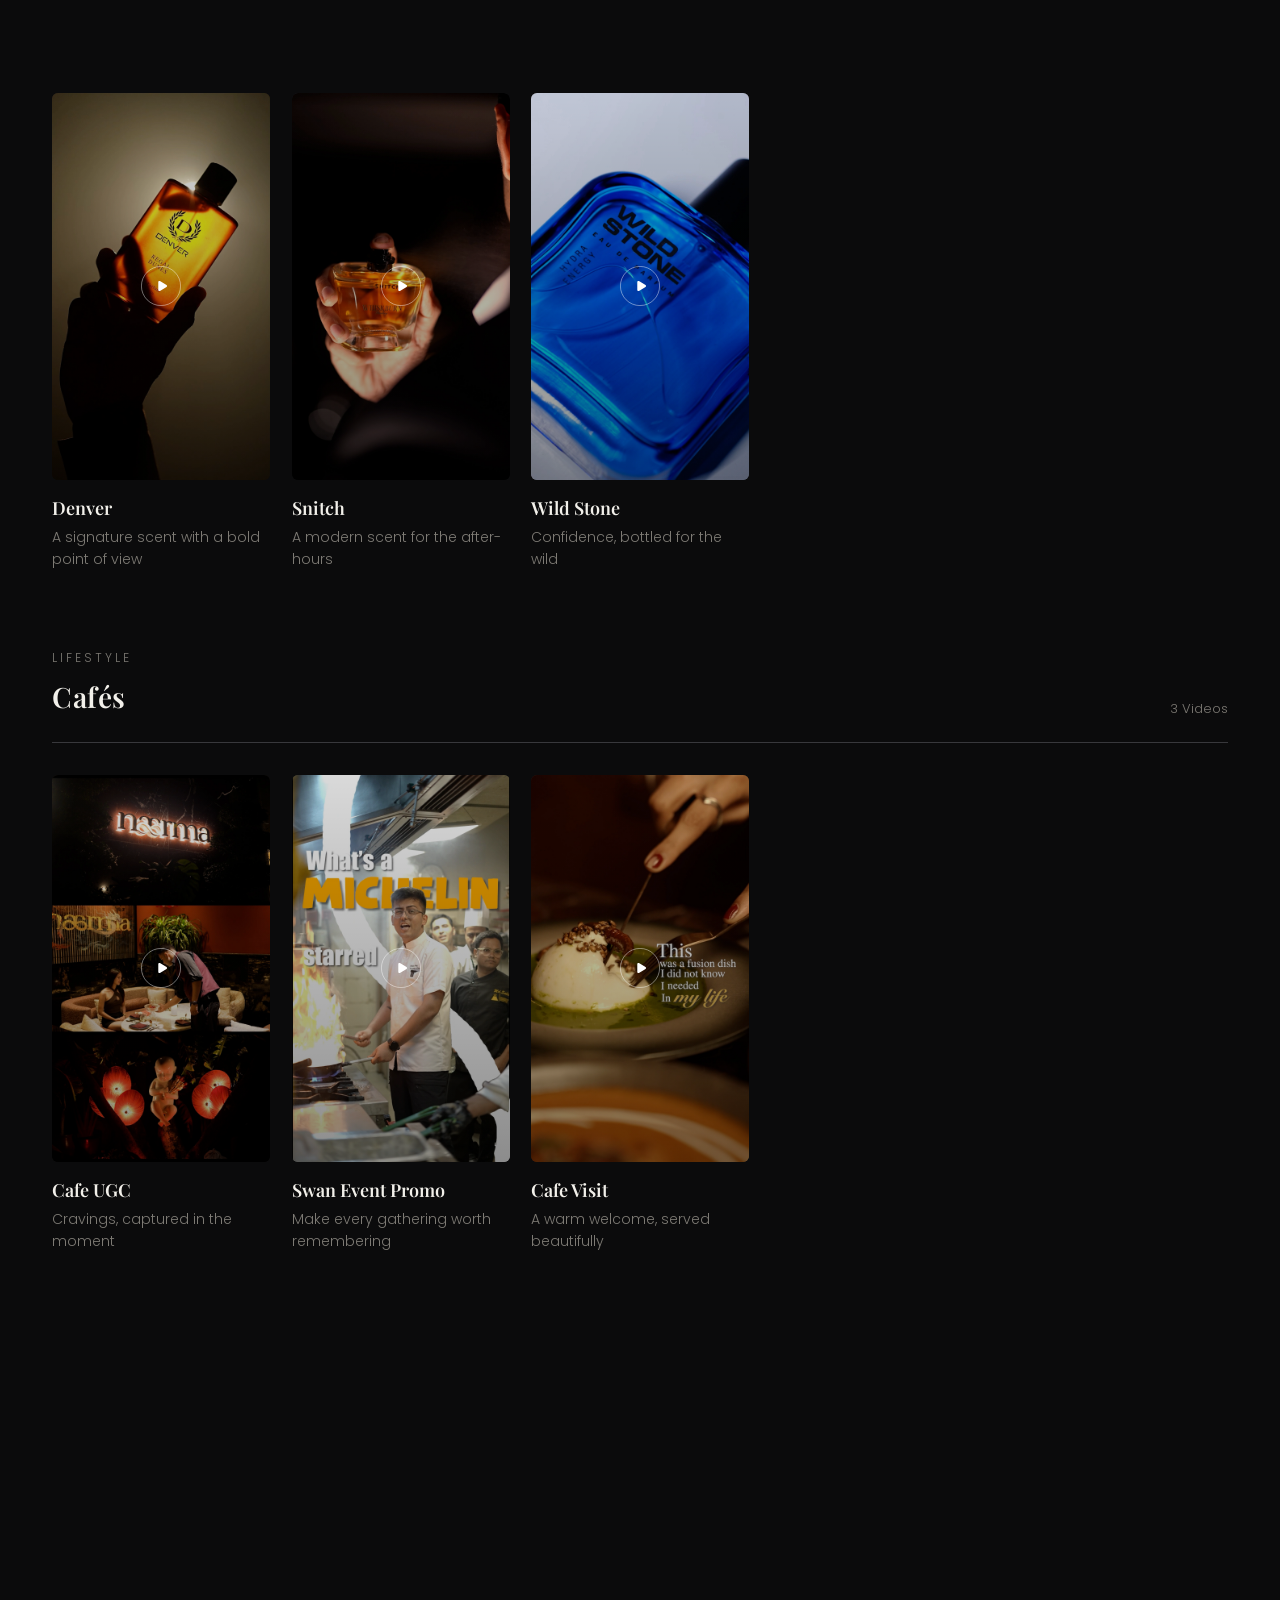
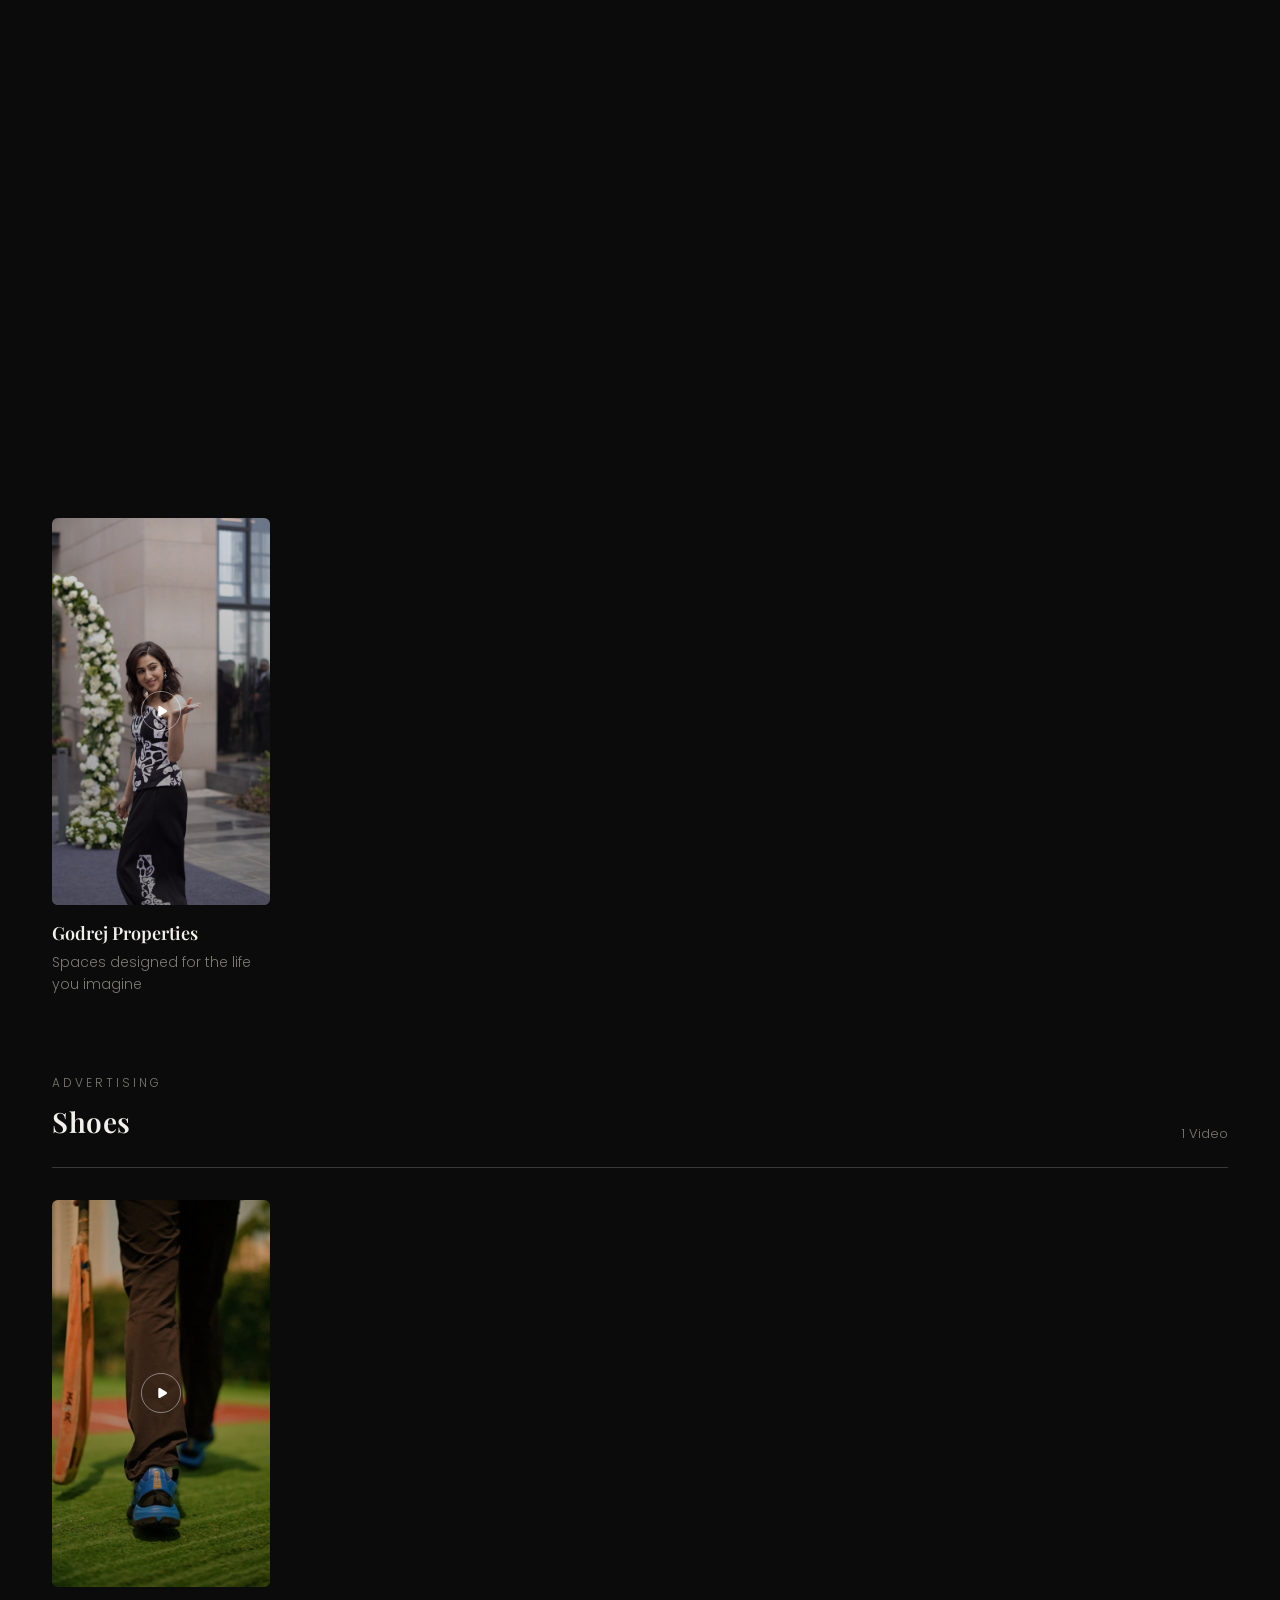
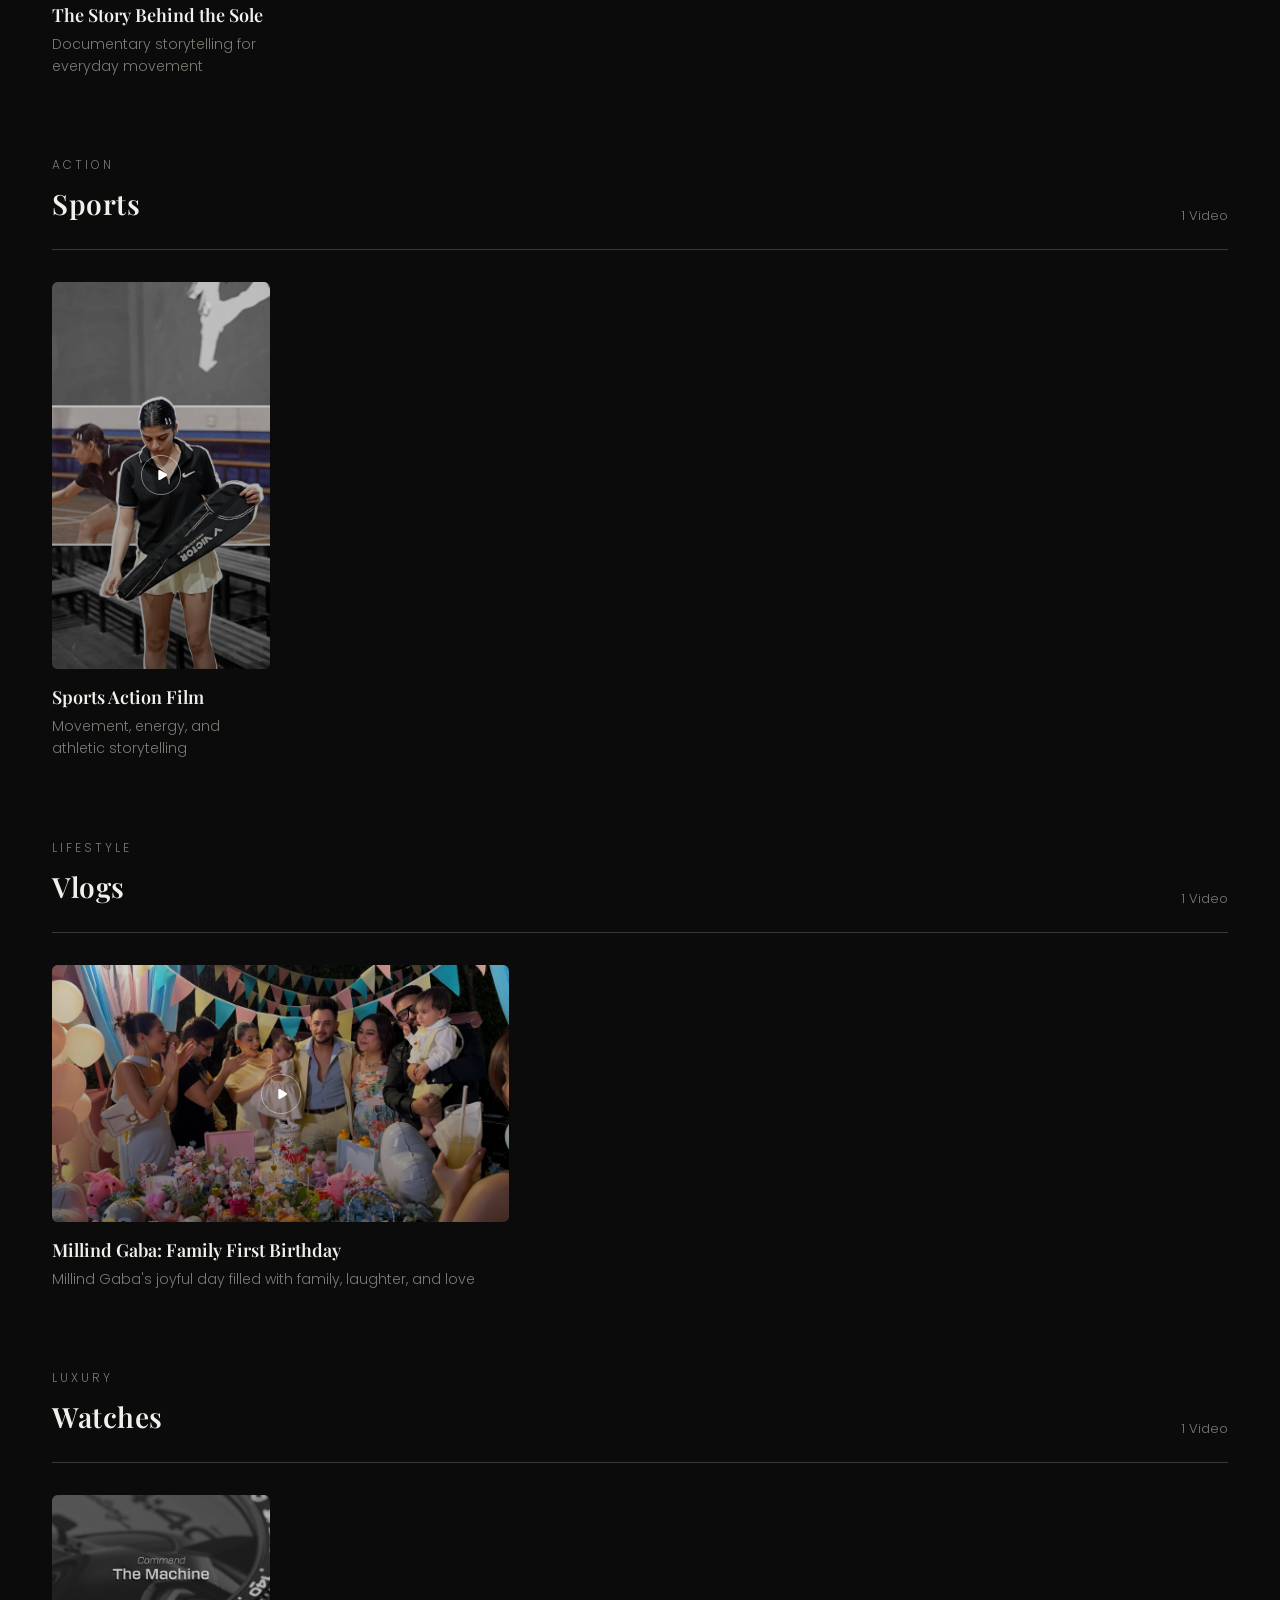
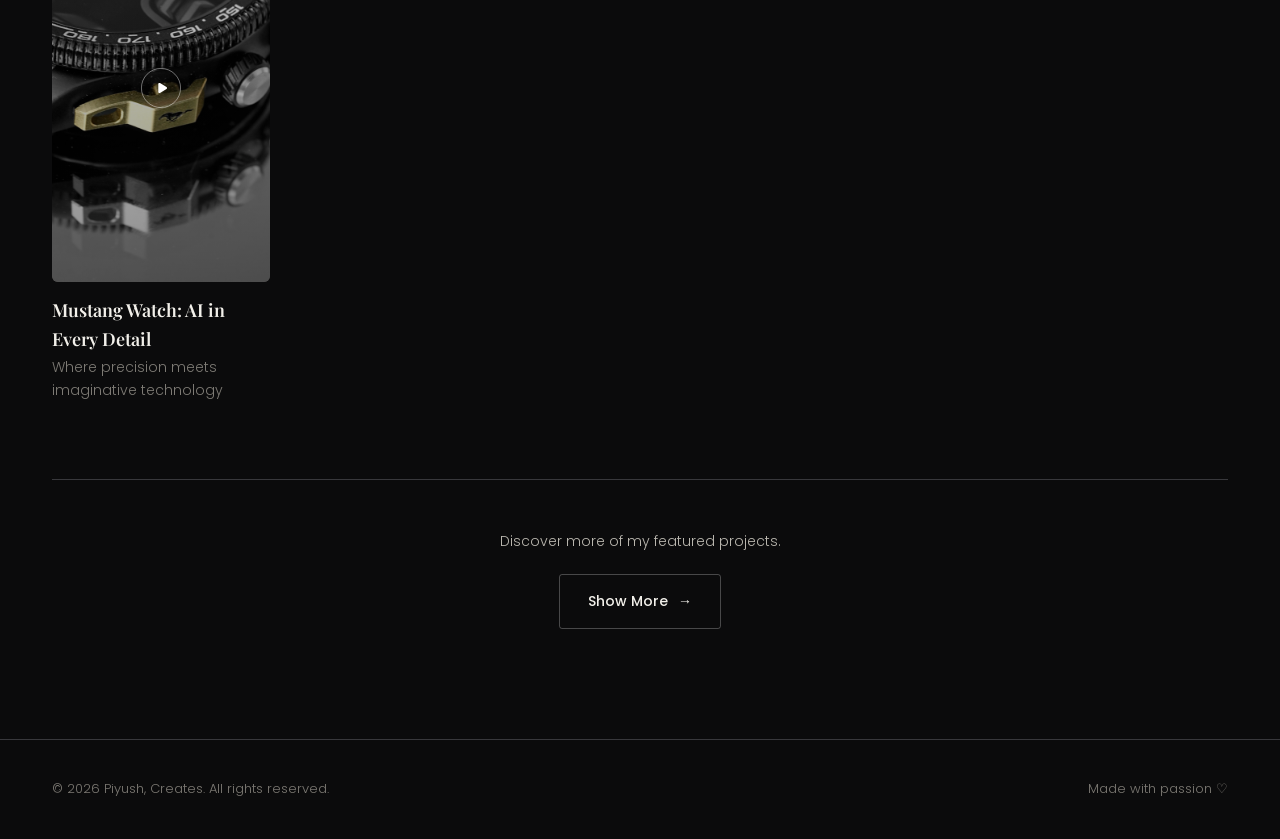
==== commit 0a6f0c04: "state managed" ====
--- a/work.html
+++ b/work.html
@@ -633,6 +633,7 @@
     }
   });
 </script>
+<script src="js/state.js"></script>
 <script src="js/work.js"></script>
 </body>
 </html>
--- a/css/style.css
+++ b/css/style.css
@@ -724,6 +724,15 @@
 .video-modal-body video:fullscreen,
 .video-modal-body video:-webkit-full-screen{
   object-fit: contain;
+}
+.video-modal-error{
+  height: 100%;
+  display: flex;
+  align-items: center;
+  justify-content: center;
+  padding: 24px;
+  color: rgba(255,255,255,0.75);
+  text-align: center;
 }
 .video-modal:fullscreen,
 .video-modal:-webkit-full-screen,
@@ -1319,7 +1328,7 @@
    clears the fixed back button instead of a header height. */
 .allwork-hero{
   position: relative;
-  padding: 96px 0 56px;
+  padding: 64px 0 56px;
   border-bottom: 1px solid var(--divider);
   overflow: hidden;
 }
@@ -1450,7 +1459,7 @@
 .work-grid-5 .work-card:nth-child(5){ transition-delay: .24s; }
 
 @media (max-width: 700px){
-  .allwork-hero{ padding: 68px 0 30px; }
+  .allwork-hero{ padding: 44px 0 30px; }
   .allwork-hero h1{ font-size: 34px; margin-bottom: 12px; }
   .allwork-hero-desc{ line-height: 1.4; }
   .allwork-more-line{ line-height: 1.25; margin-top: 8px; }
